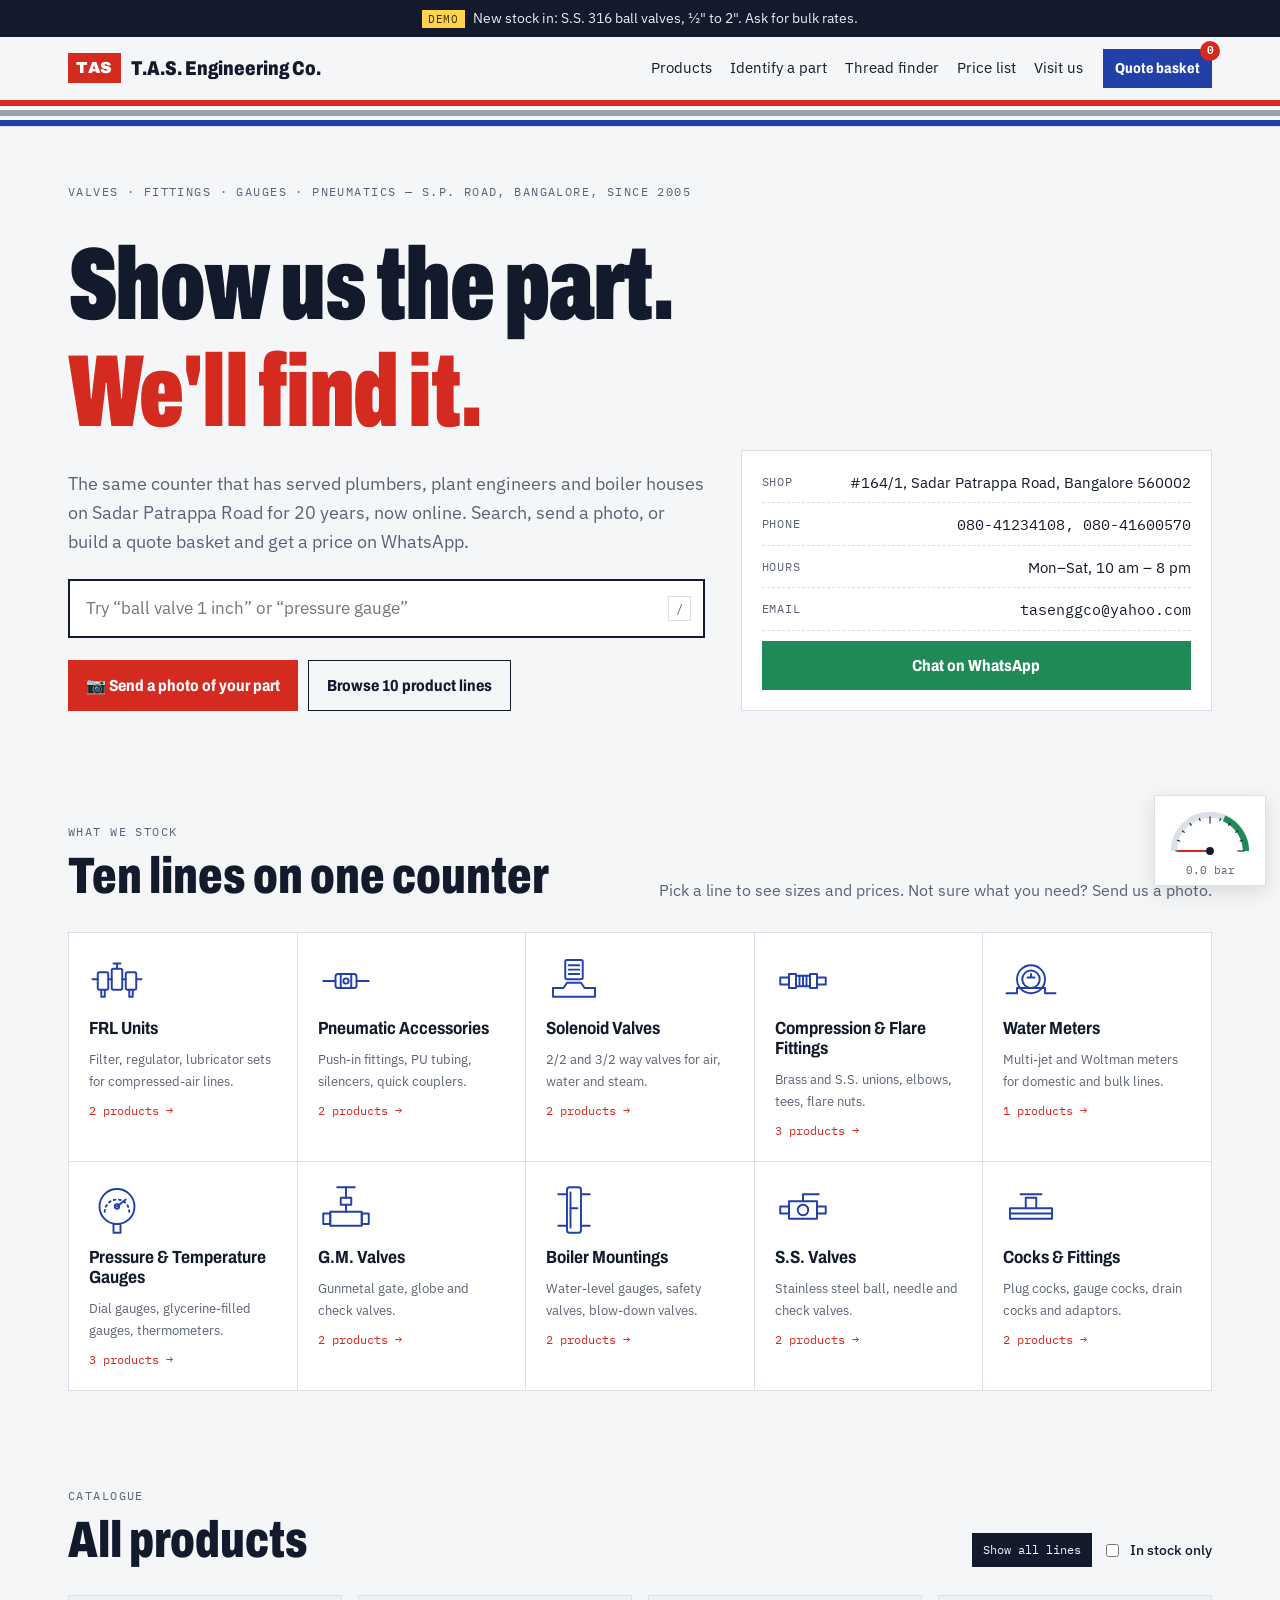
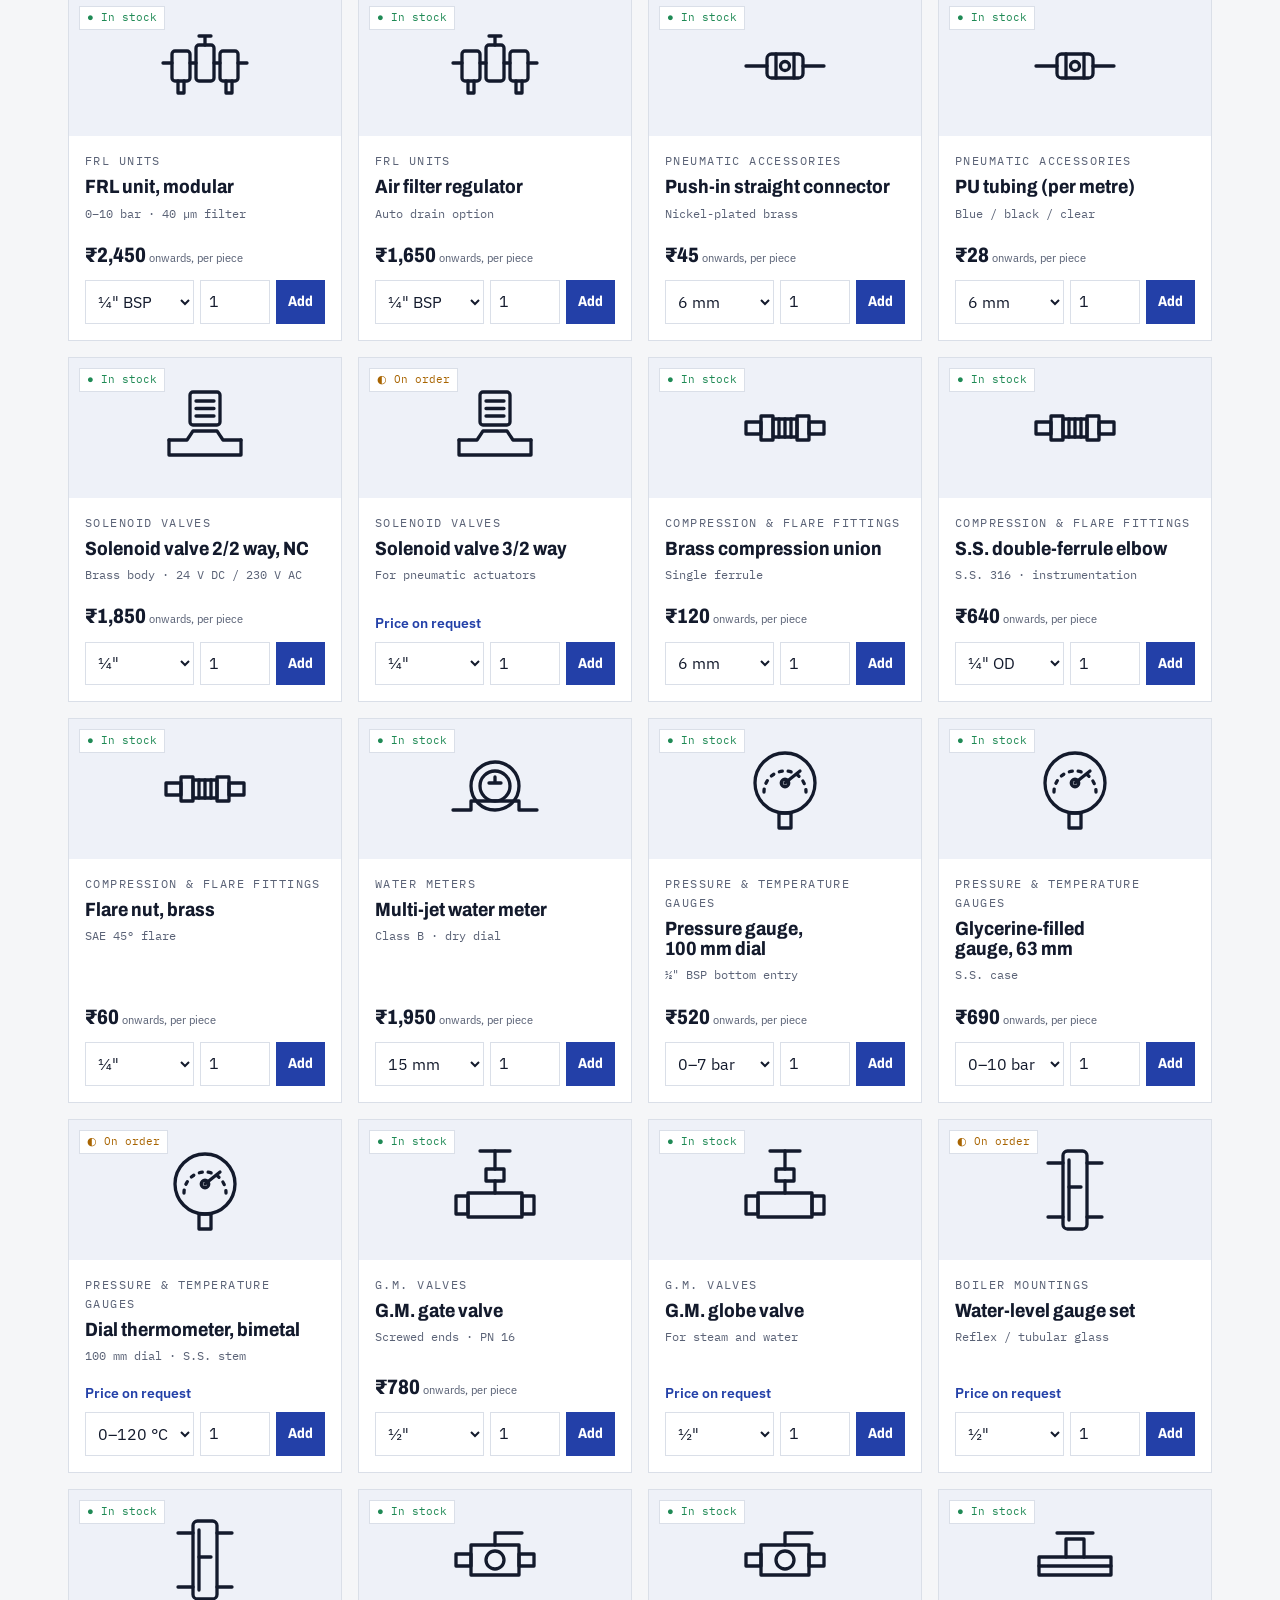
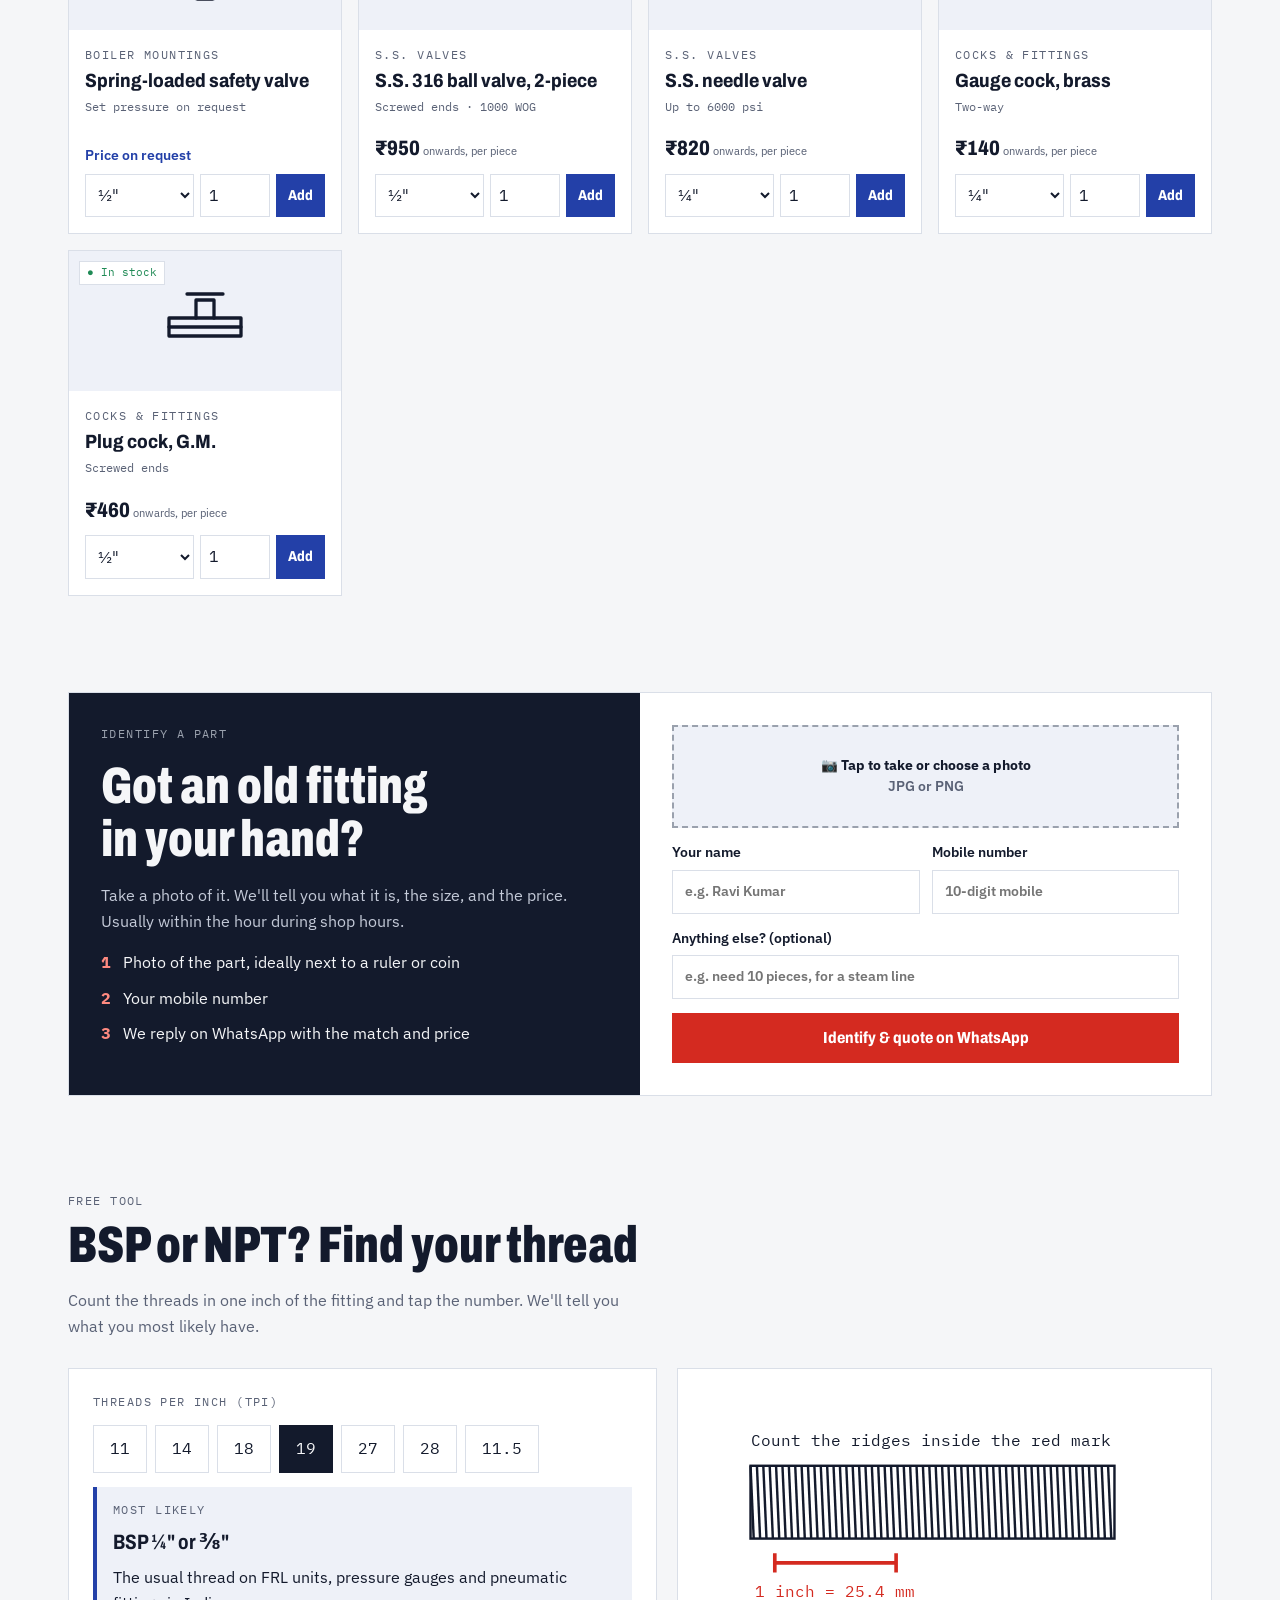
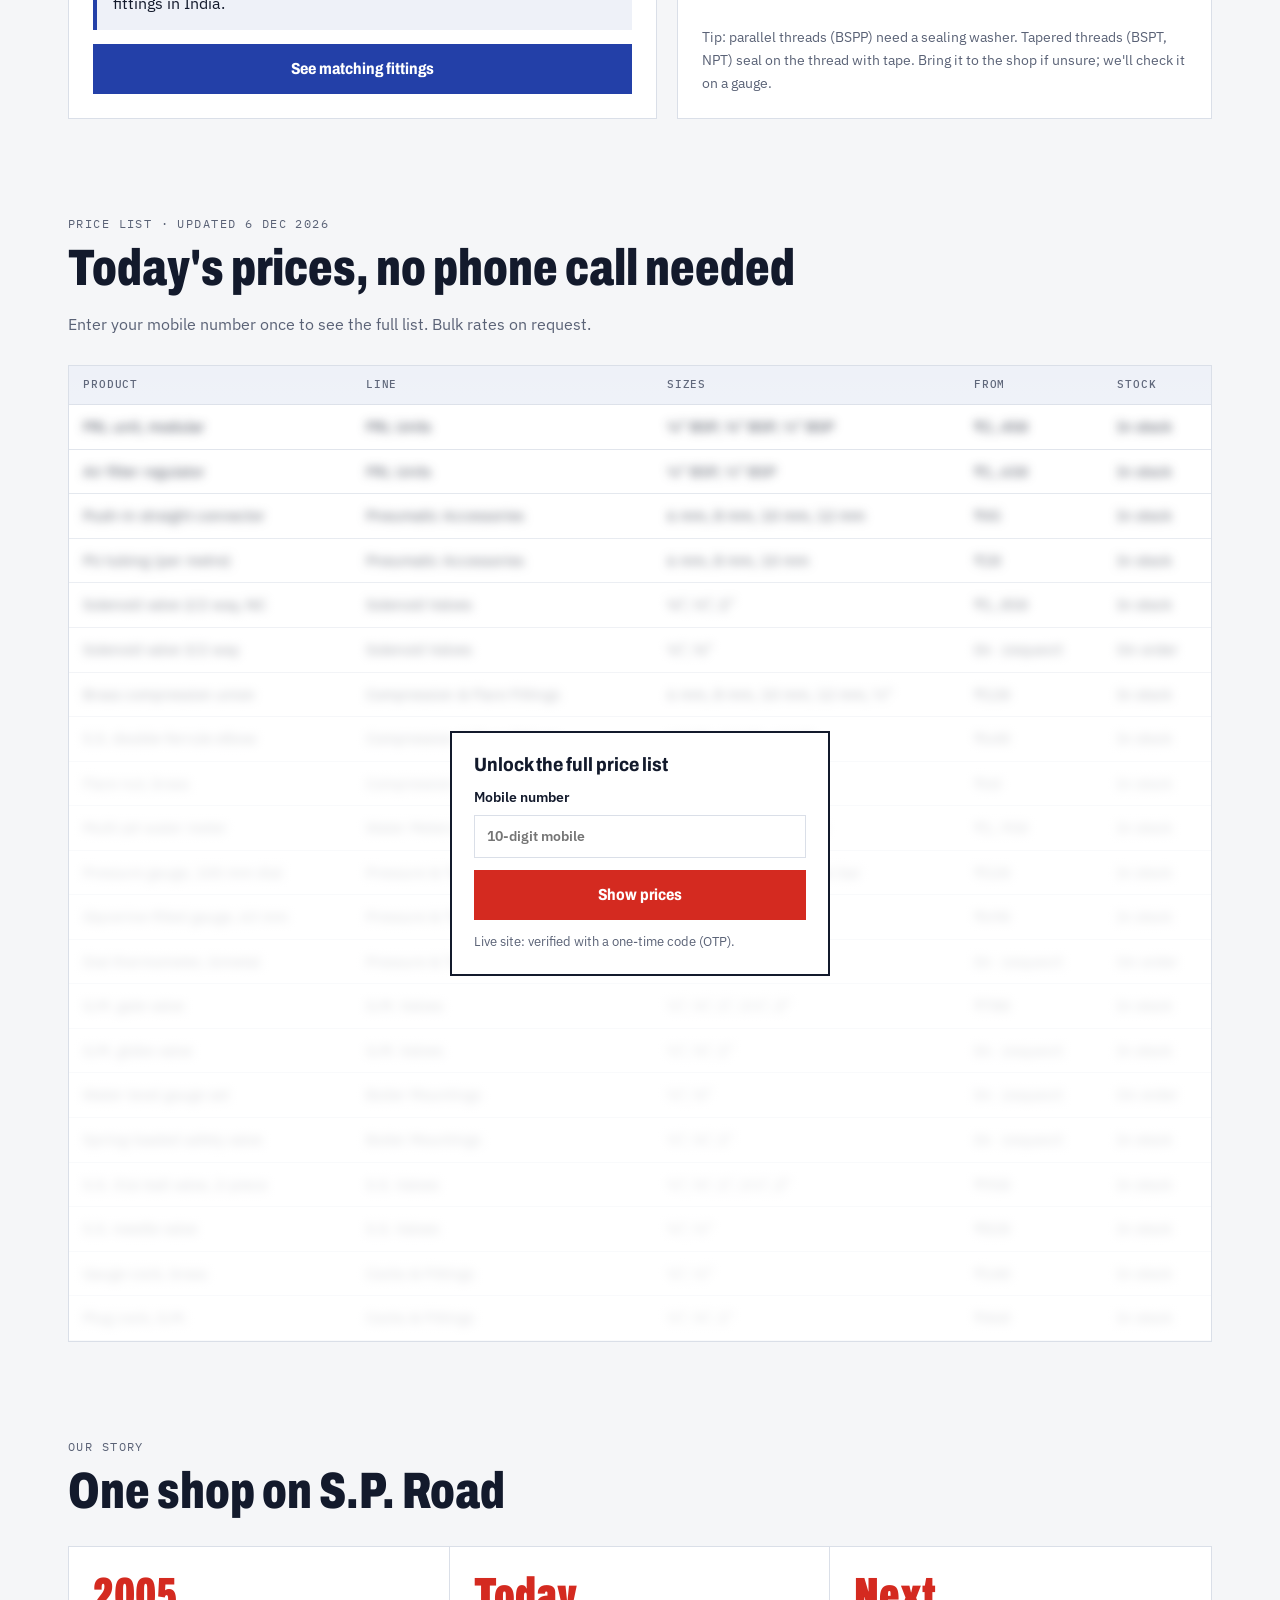
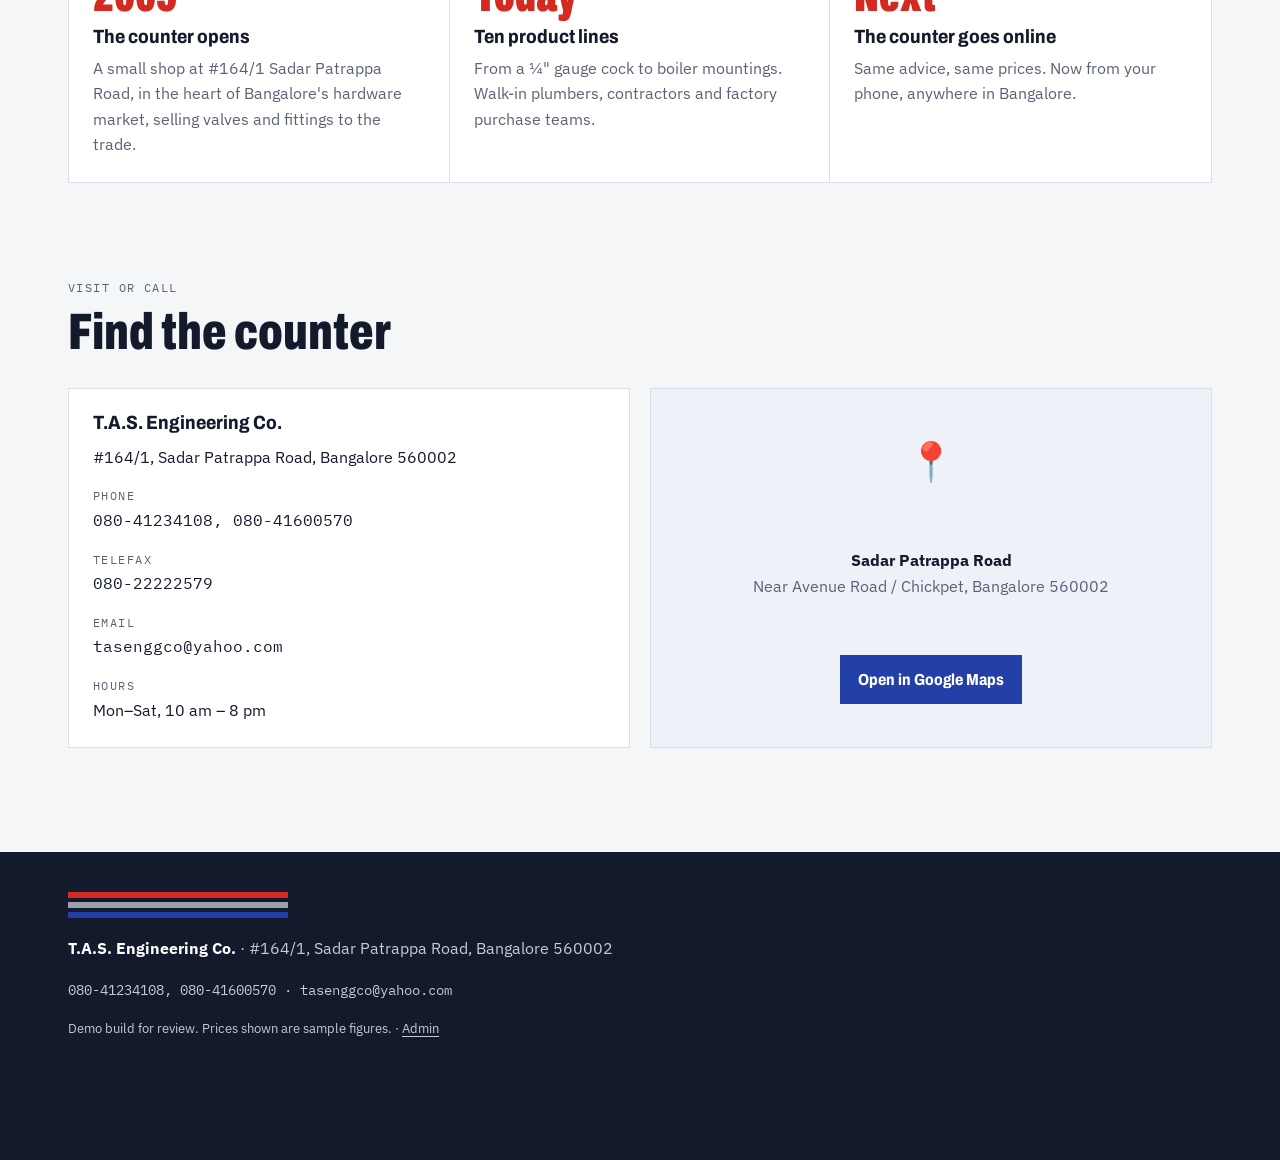
==== index.html @ 2bb46920 "TAS Engineering demo site and admin panel Co-Authored-By: Claude Opus 5.5 <noreply@anthropic.com> Cl" ====
<!doctype html>
<html lang="en">
<head>
<meta charset="utf-8">
<meta name="viewport" content="width=device-width, initial-scale=1, viewport-fit=cover">
<title>T.A.S. Engineering Co. · Valves, Fittings & Gauges · S.P. Road, Bangalore</title>
<meta name="description" content="Valves, fittings, gauges, FRL units and solenoid valves from S.P. Road, Bangalore since 2005. Send a photo of your part and get a price on WhatsApp.">
<meta name="robots" content="noindex">
<link rel="preconnect" href="https://fonts.googleapis.com">
<link rel="preconnect" href="https://fonts.gstatic.com" crossorigin>
<link rel="stylesheet" href="https://fonts.googleapis.com/css2?family=Archivo:wdth,wght@62..125,400..900&family=IBM+Plex+Sans:wght@400;500;600&family=IBM+Plex+Mono:wght@400;500&display=swap">
<link rel="stylesheet" href="styles.css">
<link rel="icon" href="data:image/svg+xml,%3Csvg xmlns='http://www.w3.org/2000/svg' viewBox='0 0 32 32'%3E%3Crect width='32' height='32' fill='%23d42a20'/%3E%3Ctext x='16' y='22' font-family='Arial' font-weight='900' font-size='13' fill='white' text-anchor='middle'%3ETAS%3C/text%3E%3C/svg%3E">
</head>
<body>

<div class="banner"><span class="demo-tag">DEMO</span><span id="banner"></span></div>

<header class="top">
  <div class="wrap">
    <a class="logo" href="#top"><span class="badge">TAS</span><b>T.A.S. Engineering Co.</b></a>
    <nav class="main" aria-label="Main">
      <a href="#products">Products</a>
      <a href="#identify">Identify a part</a>
      <a href="#tools">Thread finder</a>
      <a href="#prices">Price list</a>
      <a href="#visit">Visit us</a>
    </nav>
    <button class="btn sm basket-btn" id="openBasket" type="button">Quote basket <span class="count" id="basketCount">0</span></button>
  </div>
  <div class="stripes" aria-hidden="true"><i></i><i></i><i></i></div>
</header>

<main id="top">
<div class="wrap">

  <section class="hero">
    <span class="eyebrow">Valves · fittings · gauges · pneumatics — S.P. Road, Bangalore, since <span data-b="since"></span></span>
    <div class="hero-grid">
      <div style="display:grid;gap:22px">
        <h1>Show us the part.<br><em>We'll find it.</em></h1>
        <p class="lede">The same counter that has served plumbers, plant engineers and boiler houses on Sadar Patrappa Road for 20 years, now online. Search, send a photo, or build a quote basket and get a price on WhatsApp.</p>
        <div class="search" role="search">
          <input id="q" type="search" placeholder="Try “ball valve 1 inch” or “pressure gauge”" aria-label="Search products">
          <kbd>/</kbd>
        </div>
        <div class="hero-actions">
          <a class="btn red" href="#identify">📷 Send a photo of your part</a>
          <a class="btn ghost" href="#products">Browse 10 product lines</a>
        </div>
      </div>
      <div class="counter-card" aria-label="Shop details">
        <div class="row"><span>Shop</span><span data-b="address"></span></div>
        <div class="row"><span>Phone</span><span class="mono" data-b="phones"></span></div>
        <div class="row"><span>Hours</span><span data-b="hours"></span></div>
        <div class="row"><span>Email</span><span class="mono" data-b="email"></span></div>
        <a class="btn wa" id="heroWa" href="#" target="_blank" rel="noopener">Chat on WhatsApp</a>
      </div>
    </div>
  </section>

  <section class="block" id="lines">
    <div class="head">
      <div style="display:grid;gap:8px"><span class="eyebrow">What we stock</span><h2>Ten lines on one counter</h2></div>
      <p class="muted">Pick a line to see sizes and prices. Not sure what you need? Send us a photo.</p>
    </div>
    <div class="lines" id="lineGrid"></div>
  </section>

  <section class="block" id="products">
    <div class="head">
      <div style="display:grid;gap:8px"><span class="eyebrow">Catalogue</span><h2 id="prodTitle">All products</h2></div>
      <div class="toolbar">
        <button class="chip" type="button" id="clearFilter" aria-pressed="false">Show all lines</button>
        <label style="display:flex;align-items:center;gap:8px;font-weight:500"><input type="checkbox" id="inStock" style="width:auto"> In stock only</label>
      </div>
    </div>
    <div class="products" id="productGrid"></div>
  </section>

  <section class="block" id="identify">
    <div class="identify">
      <div class="left">
        <span class="eyebrow" style="color:#9aa1ad">Identify a part</span>
        <h2>Got an old fitting in your hand?</h2>
        <p>Take a photo of it. We'll tell you what it is, the size, and the price. Usually within the hour during shop hours.</p>
        <ol class="steps">
          <li><b>1</b><span>Photo of the part, ideally next to a ruler or coin</span></li>
          <li><b>2</b><span>Your mobile number</span></li>
          <li><b>3</b><span>We reply on WhatsApp with the match and price</span></li>
        </ol>
      </div>
      <form class="form" id="identifyForm" style="padding:32px">
        <label class="drop" id="drop" for="photo">
          <span id="dropText">📷 <b>Tap to take or choose a photo</b><br><span class="muted" style="font-size:.85rem">JPG or PNG</span></span>
          <input id="photo" type="file" accept="image/*" capture="environment" hidden>
        </label>
        <div class="two">
          <label>Your name<input id="idName" autocomplete="name" placeholder="e.g. Ravi Kumar"></label>
          <label>Mobile number<input id="idPhone" type="tel" inputmode="tel" required placeholder="10-digit mobile"></label>
        </div>
        <label>Anything else? (optional)<input id="idNote" placeholder="e.g. need 10 pieces, for a steam line"></label>
        <button class="btn red" type="submit">Identify &amp; quote on WhatsApp</button>
      </form>
    </div>
  </section>

  <section class="block" id="tools">
    <div class="head">
      <div style="display:grid;gap:8px"><span class="eyebrow">Free tool</span><h2>BSP or NPT? Find your thread</h2></div>
      <p class="muted">Count the threads in one inch of the fitting and tap the number. We'll tell you what you most likely have.</p>
    </div>
    <div class="tools">
      <div class="tool">
        <span class="eyebrow">Threads per inch (TPI)</span>
        <div class="tpi" id="tpi"></div>
        <div class="answer" id="tpiAnswer" aria-live="polite"></div>
        <button class="btn" type="button" id="tpiShop">See matching fittings</button>
      </div>
      <div class="tool">
        <svg class="thread-svg" viewBox="0 0 400 180" aria-label="How to count threads per inch">
          <rect x="40" y="60" width="300" height="60" fill="none" stroke="currentColor" stroke-width="2"/>
          <g id="threadLines" stroke="currentColor" stroke-width="2"></g>
          <path d="M60 140h100" stroke="#d42a20" stroke-width="3"/>
          <path d="M60 132v16M160 132v16" stroke="#d42a20" stroke-width="3"/>
          <text x="110" y="168" text-anchor="middle" font-family="IBM Plex Mono, monospace" font-size="13" fill="#d42a20">1 inch = 25.4 mm</text>
          <text x="40" y="44" font-family="IBM Plex Mono, monospace" font-size="13" fill="currentColor">Count the ridges inside the red mark</text>
        </svg>
        <p class="muted" style="font-size:.9rem">Tip: parallel threads (BSPP) need a sealing washer. Tapered threads (BSPT, NPT) seal on the thread with tape. Bring it to the shop if unsure; we'll check it on a gauge.</p>
      </div>
    </div>
  </section>

  <section class="block" id="prices">
    <div class="head">
      <div style="display:grid;gap:8px"><span class="eyebrow">Price list · updated <span id="plDate"></span></span><h2>Today's prices, no phone call needed</h2></div>
      <p class="muted">Enter your mobile number once to see the full list. Bulk rates on request.</p>
    </div>
    <div class="pricelist locked" id="pricelist">
      <div class="scroll"><table><thead><tr><th>Product</th><th>Line</th><th>Sizes</th><th>From</th><th>Stock</th></tr></thead><tbody id="plBody"></tbody></table></div>
      <div class="lock" id="lock">
        <form class="box" id="unlockForm">
          <h3>Unlock the full price list</h3>
          <label>Mobile number<input id="plPhone" type="tel" inputmode="tel" required placeholder="10-digit mobile"></label>
          <button class="btn red" type="submit">Show prices</button>
          <span class="muted" style="font-size:.8rem">Live site: verified with a one-time code (OTP).</span>
        </form>
      </div>
    </div>
  </section>

  <section class="block" id="story">
    <div class="head"><div style="display:grid;gap:8px"><span class="eyebrow">Our story</span><h2>One shop on S.P. Road</h2></div></div>
    <div class="story">
      <div><span class="yr" data-b="since"></span><h3>The counter opens</h3><p class="muted">A small shop at #164/1 Sadar Patrappa Road, in the heart of Bangalore's hardware market, selling valves and fittings to the trade.</p></div>
      <div><span class="yr">Today</span><h3>Ten product lines</h3><p class="muted">From a ¼" gauge cock to boiler mountings. Walk-in plumbers, contractors and factory purchase teams.</p></div>
      <div><span class="yr">Next</span><h3>The counter goes online</h3><p class="muted">Same advice, same prices. Now from your phone, anywhere in Bangalore.</p></div>
    </div>
  </section>

  <section class="block" id="visit">
    <div class="head"><div style="display:grid;gap:8px"><span class="eyebrow">Visit or call</span><h2>Find the counter</h2></div></div>
    <div class="visit">
      <div class="card">
        <h3 data-b="name"></h3>
        <p data-b="address"></p>
        <p><span class="eyebrow">Phone</span><br><span class="mono" data-b="phones"></span></p>
        <p><span class="eyebrow">Telefax</span><br><span class="mono" data-b="telefax"></span></p>
        <p><span class="eyebrow">Email</span><br><span class="mono" data-b="email"></span></p>
        <p><span class="eyebrow">Hours</span><br><span data-b="hours"></span></p>
      </div>
      <div class="map">
        <span style="font-size:2.4rem">📍</span>
        <p><b>Sadar Patrappa Road</b><br><span class="muted">Near Avenue Road / Chickpet, Bangalore 560002</span></p>
        <a class="btn" target="_blank" rel="noopener" href="https://www.google.com/maps/search/?api=1&query=164%2F1+Sadar+Patrappa+Road+Bangalore+560002">Open in Google Maps</a>
      </div>
    </div>
  </section>

</div>
</main>

<footer class="site">
  <div class="wrap">
    <div class="stripes" aria-hidden="true" style="max-width:220px"><i></i><i></i><i></i></div>
    <p><b data-b="name"></b> · <span data-b="address"></span></p>
    <p class="mono" style="font-size:.85rem"><span data-b="phones"></span> · <span data-b="email"></span></p>
    <p style="font-size:.8rem">Demo build for review. Prices shown are sample figures. · <a href="admin.html">Admin</a></p>
  </div>
</footer>

<div class="gauge" aria-hidden="true">
  <svg viewBox="0 0 120 74">
    <path d="M14 60 A46 46 0 0 1 106 60" fill="none" stroke="#dadfe8" stroke-width="8"/>
    <path d="M78 18.5 A46 46 0 0 1 106 60" fill="none" stroke="#1f8a55" stroke-width="8"/>
    <g id="ticks" stroke="#131a2c" stroke-width="1.4"></g>
    <line id="needle" x1="60" y1="60" x2="60" y2="20" stroke="#d42a20" stroke-width="2.6" stroke-linecap="round"/>
    <circle cx="60" cy="60" r="5" fill="#131a2c"/>
  </svg>
  <div class="read" id="read">0.0 bar</div>
</div>

<div id="slip"></div>

<script src="data.js"></script>
<script src="common.js"></script>
<script src="app.js"></script>
</body>
</html>
---- styles.css ----
/* Identity: the red / grey / blue stripe from the TAS visiting card runs through the site like pipelines. */
:root{
  --paper:#f5f6f8; --card:#ffffff; --ink:#131a2c; --muted:#5a6276; --line:#dadfe8;
  --red:#d42a20; --blue:#2340a8; --steel:#9aa1ad; --tint:#eef1f8; --ok:#1f8a55;
  --display:"Archivo","Arial Narrow",system-ui,sans-serif;
  --body:"IBM Plex Sans",system-ui,-apple-system,"Segoe UI",sans-serif;
  --mono:"IBM Plex Mono",ui-monospace,Menlo,Consolas,monospace;
}
*{box-sizing:border-box}
[hidden]{display:none!important}
html{scroll-behavior:smooth}
@media (prefers-reduced-motion:reduce){html{scroll-behavior:auto}*{transition:none!important;animation:none!important}}
body{margin:0;background:var(--paper);color:var(--ink);font:16px/1.6 var(--body)}
a{color:var(--blue);text-underline-offset:3px}
button,input,select,textarea{font:inherit;color:inherit}
:focus-visible{outline:2px solid var(--red);outline-offset:2px}
h1,h2,h3{font-family:var(--display);line-height:1.05;margin:0;text-wrap:balance}
h2{font-size:clamp(2rem,4.5vw,3.2rem);font-weight:850;font-variation-settings:"wdth" 72}
h3{font-size:1.2rem;font-weight:750;font-variation-settings:"wdth" 88}
p{margin:0}
.wrap{max-width:1180px;margin:0 auto;padding-inline:max(18px,env(safe-area-inset-left))}
.eyebrow{font-family:var(--mono);font-size:.74rem;letter-spacing:.12em;text-transform:uppercase;color:var(--muted)}
.mono{font-family:var(--mono)}
.muted{color:var(--muted)}
.stripes{display:grid;gap:4px}
.stripes i{display:block;height:6px}
.stripes i:nth-child(1){background:var(--red)}.stripes i:nth-child(2){background:var(--steel)}.stripes i:nth-child(3){background:var(--blue)}

.btn{display:inline-flex;align-items:center;justify-content:center;gap:8px;border:0;background:var(--blue);color:#fff;padding:12px 18px;font-family:var(--display);font-weight:750;font-variation-settings:"wdth" 85;font-size:1rem;cursor:pointer;text-decoration:none}
.btn.red{background:var(--red)}
.btn.ghost{background:transparent;color:var(--ink);border:1.5px solid var(--ink)}
.btn.wa{background:#1f8a55}
.btn.sm{padding:8px 12px;font-size:.9rem}
.btn:disabled{opacity:.5;cursor:not-allowed}
input,select,textarea{border:1.5px solid var(--line);background:var(--card);padding:10px 12px;width:100%}
input:focus,select:focus,textarea:focus{border-color:var(--blue);outline:none}
label{font-size:.85rem;font-weight:600;display:grid;gap:6px}

/* banner + header */
.banner{background:var(--ink);color:#e9ecf3;font-size:.88rem;text-align:center;padding:7px 16px}
.banner b{color:#ffb4ae}
.demo-tag{background:#ffd34d;color:#3a2c00;font-family:var(--mono);font-size:.7rem;padding:2px 6px;margin-right:8px;letter-spacing:.06em}
header.top{position:sticky;top:0;z-index:20;background:color-mix(in srgb,var(--paper) 92%,transparent);backdrop-filter:blur(8px);border-bottom:1px solid var(--line)}
.top .wrap{display:flex;align-items:center;gap:20px;padding-block:12px}
.logo{display:flex;align-items:center;gap:10px;text-decoration:none;color:var(--ink)}
.logo .badge{background:var(--red);color:#fff;font-family:var(--display);font-weight:900;padding:2px 8px;letter-spacing:.04em}
.logo b{font-family:var(--display);font-weight:850;font-variation-settings:"wdth" 80;font-size:1.25rem}
nav.main{display:flex;gap:18px;margin-left:auto;font-size:.92rem}
nav.main a{color:var(--ink);text-decoration:none}
nav.main a:hover{color:var(--red)}
.basket-btn{position:relative}
.basket-btn .count{position:absolute;top:-8px;right:-8px;background:var(--red);color:#fff;font-size:.7rem;min-width:20px;height:20px;border-radius:10px;display:grid;place-items:center;font-family:var(--mono)}
@media (max-width:860px){nav.main{display:none}.top .wrap{gap:10px}.basket-btn{margin-left:auto}}

/* hero */
.hero{padding-block:56px 40px;display:grid;gap:30px}
.hero h1{font-size:clamp(2.8rem,9vw,6.4rem);font-weight:900;font-variation-settings:"wdth" 64;letter-spacing:-.015em}
.hero h1 em{font-style:normal;color:var(--red)}
.hero .lede{font-size:1.15rem;color:var(--muted);max-width:60ch}
.hero-grid{display:grid;grid-template-columns:1.35fr 1fr;gap:36px;align-items:end}
.hero-grid>*{min-width:0}
.search{display:flex;border:2px solid var(--ink);background:var(--card)}
.search input{border:0;padding:14px 16px;font-size:1.05rem}
.search kbd{align-self:center;margin-right:12px;font-family:var(--mono);font-size:.75rem;border:1px solid var(--line);padding:2px 7px;color:var(--muted)}
.hero-actions{display:flex;gap:10px;flex-wrap:wrap}
.counter-card{background:var(--card);border:1px solid var(--line);padding:20px;display:grid;gap:10px;font-size:.92rem}
.counter-card .row{display:flex;justify-content:space-between;gap:12px;border-bottom:1px dashed var(--line);padding-bottom:8px}
.counter-card .row:last-child{border:0;padding:0}
.counter-card .row span:first-child{font-family:var(--mono);font-size:.74rem;color:var(--muted);text-transform:uppercase;letter-spacing:.08em;padding-top:2px}
.counter-card .row span:last-child{text-align:right}
@media (max-width:860px){.hero-grid{grid-template-columns:1fr}}

section.block{padding-block:72px 24px;display:grid;gap:28px}
.head{display:flex;justify-content:space-between;align-items:end;gap:16px;flex-wrap:wrap}
.head p{max-width:56ch}

/* product lines */
.lines{display:grid;grid-template-columns:repeat(auto-fill,minmax(210px,1fr));gap:1px;background:var(--line);border:1px solid var(--line)}
.line-card{background:var(--card);padding:20px;display:grid;gap:10px;align-content:start;cursor:pointer;border:0;text-align:left;transition:background .15s}
.line-card:hover,.line-card[aria-pressed="true"]{background:var(--tint)}
.line-card[aria-pressed="true"]{box-shadow:inset 0 -4px 0 var(--red)}
.line-card svg{color:var(--blue)}
.line-card b{font-family:var(--display);font-variation-settings:"wdth" 85;font-size:1.1rem;line-height:1.15}
.line-card span{font-size:.84rem;color:var(--muted)}
.line-card .n{font-family:var(--mono);font-size:.72rem;color:var(--red)}

/* products */
.toolbar{display:flex;gap:10px;flex-wrap:wrap;align-items:center}
.chip{font-family:var(--mono);font-size:.78rem;border:1px solid var(--line);background:var(--card);padding:6px 10px;cursor:pointer}
.chip[aria-pressed="true"]{background:var(--ink);color:var(--paper);border-color:var(--ink)}
.products{display:grid;grid-template-columns:repeat(auto-fill,minmax(260px,1fr));gap:16px}
.product{background:var(--card);border:1px solid var(--line);display:grid;grid-template-rows:auto 1fr auto;min-width:0}
.product .pic{background:var(--tint);display:grid;place-items:center;padding:22px;color:var(--ink);position:relative}
.product .stock{position:absolute;top:10px;left:10px;font-family:var(--mono);font-size:.7rem;padding:2px 7px;background:var(--card);border:1px solid var(--line)}
.product .stock.in{color:var(--ok)}
.product .stock.order{color:#a86400}
.product .body{padding:16px;display:grid;gap:6px;align-content:start}
.product .spec{font-family:var(--mono);font-size:.76rem;color:var(--muted)}
.product .foot{padding:0 16px 16px;display:grid;gap:8px}
.product .price{font-family:var(--display);font-weight:800;font-size:1.3rem;font-variation-settings:"wdth" 80;font-variant-numeric:tabular-nums}
.product .price small{font-family:var(--body);font-weight:400;font-size:.75rem;color:var(--muted)}
.product .ask{font-size:.9rem;color:var(--blue);font-weight:600}
.product .act{display:grid;grid-template-columns:1fr 70px auto;gap:6px}
.product .act select,.product .act input{padding:8px}
.empty{padding:40px;text-align:center;background:var(--card);border:1px dashed var(--line);color:var(--muted)}

/* identify */
.identify{display:grid;grid-template-columns:1fr 1fr;gap:0;background:var(--card);border:1px solid var(--line)}
.identify>*{min-width:0;padding:32px}
.identify .left{background:var(--ink);color:var(--paper);display:grid;gap:16px;align-content:start}
.identify .left h2{color:var(--paper)}
.identify .left p{color:#c4cad8}
.identify .steps{display:grid;gap:10px;margin:0;padding:0;list-style:none}
.identify .steps li{display:flex;gap:12px;align-items:baseline}
.identify .steps b{font-family:var(--mono);color:#ff8a80}
.drop{border:2px dashed var(--steel);padding:28px;text-align:center;cursor:pointer;display:grid;gap:8px;place-items:center;background:var(--tint)}
.drop.has{padding:10px}
.drop img{max-height:220px;object-fit:contain}
.form{display:grid;gap:14px}
.two{display:grid;grid-template-columns:1fr 1fr;gap:12px}
@media (max-width:860px){.identify{grid-template-columns:1fr}.identify>*{padding:22px}.two{grid-template-columns:1fr}}

/* thread finder */
.tools{display:grid;grid-template-columns:1.1fr 1fr;gap:20px}
.tools>*{min-width:0}
.tool{background:var(--card);border:1px solid var(--line);padding:24px;display:grid;gap:14px;align-content:start}
.tpi{display:flex;gap:8px;flex-wrap:wrap}
.tpi .chip{font-size:1rem;padding:10px 16px}
.answer{border-left:4px solid var(--blue);background:var(--tint);padding:14px 16px;display:grid;gap:6px}
.answer b{font-family:var(--display);font-size:1.3rem;font-variation-settings:"wdth" 80}
.thread-svg{width:100%;height:auto;color:var(--ink)}
@media (max-width:860px){.tools{grid-template-columns:1fr}}

/* price list */
.pricelist{position:relative;background:var(--card);border:1px solid var(--line);overflow:hidden}
.pricelist .scroll{overflow-x:auto}
table{border-collapse:collapse;width:100%;min-width:620px;font-size:.92rem}
th,td{text-align:left;padding:10px 14px;border-bottom:1px solid var(--line)}
th{font-family:var(--mono);font-size:.7rem;text-transform:uppercase;letter-spacing:.08em;color:var(--muted);font-weight:500;background:var(--tint)}
td.num{font-variant-numeric:tabular-nums;font-family:var(--mono)}
.pricelist.locked tbody{filter:blur(5px);user-select:none}
.lock{position:absolute;inset:0;display:grid;place-items:center;background:linear-gradient(transparent,color-mix(in srgb,var(--card) 85%,transparent) 40%)}
.lock .box{background:var(--card);border:2px solid var(--ink);padding:22px;display:grid;gap:12px;width:min(380px,90%)}

/* story */
.story{display:grid;grid-template-columns:repeat(3,1fr);gap:0;border:1px solid var(--line);background:var(--card)}
.story>div{padding:24px;border-right:1px solid var(--line);display:grid;gap:8px;align-content:start}
.story>div:last-child{border:0}
.story .yr{font-family:var(--display);font-weight:900;font-size:3rem;font-variation-settings:"wdth" 62;color:var(--red);line-height:1}
@media (max-width:760px){.story{grid-template-columns:1fr}.story>div{border-right:0;border-bottom:1px solid var(--line)}}

/* visit */
.visit{display:grid;grid-template-columns:1fr 1fr;gap:20px}
.visit>*{min-width:0}
.visit .card{background:var(--card);border:1px solid var(--line);padding:24px;display:grid;gap:12px;align-content:start}
.map{background:var(--tint);border:1px solid var(--line);display:grid;place-items:center;min-height:260px;padding:20px;text-align:center;gap:10px}
@media (max-width:760px){.visit{grid-template-columns:1fr}}

footer.site{margin-top:80px;background:var(--ink);color:#c4cad8;padding-block:40px 120px}
footer.site .wrap{display:grid;gap:18px}
footer.site b{color:#fff}
footer.site a{color:#c4cad8}

/* drawer */
.overlay{position:fixed;inset:0;background:rgb(10 14 25 / .5);z-index:40}
.drawer{position:fixed;top:0;right:0;bottom:0;width:min(440px,100%);background:var(--paper);z-index:41;display:grid;grid-template-rows:auto 1fr auto;box-shadow:-10px 0 30px rgb(0 0 0 / .2)}
.drawer header{padding:18px 20px;display:flex;justify-content:space-between;align-items:center;border-bottom:1px solid var(--line)}
.drawer .items{overflow:auto;padding:16px 20px;display:grid;gap:10px;align-content:start}
.drawer .item{background:var(--card);border:1px solid var(--line);padding:12px;display:grid;grid-template-columns:1fr auto;gap:6px}
.drawer .item .mono{font-size:.75rem;color:var(--muted)}
.drawer .qty{display:flex;gap:6px;align-items:center}
.drawer .qty button{width:30px;height:30px;border:1px solid var(--line);background:var(--card);cursor:pointer}
.drawer footer{padding:16px 20px;border-top:1px solid var(--line);display:grid;gap:10px}
.x{background:none;border:0;font-size:1.6rem;cursor:pointer;line-height:1}

.modal{position:fixed;inset:0;z-index:50;display:grid;place-items:center;background:rgb(10 14 25 / .55);padding:16px}
.modal .box{background:var(--paper);max-width:520px;width:100%;padding:24px;display:grid;gap:14px;max-height:90vh;overflow:auto}
.modal pre{white-space:pre-wrap;background:var(--card);border:1px solid var(--line);padding:12px;font-family:var(--mono);font-size:.8rem;margin:0}

.toast{position:fixed;left:50%;bottom:24px;transform:translateX(-50%);background:var(--ink);color:#fff;padding:10px 18px;z-index:60;font-size:.92rem}

/* gauge */
.gauge{position:fixed;right:calc(14px + env(safe-area-inset-right,0px));bottom:calc(14px + env(safe-area-inset-bottom,0px));width:112px;background:var(--card);border:1px solid var(--line);padding:8px 8px 6px;z-index:30;box-shadow:0 6px 20px rgb(0 0 0 / .12)}
.gauge svg{display:block;width:100%;height:auto}
.gauge .read{font-family:var(--mono);font-size:.66rem;text-align:center;color:var(--muted);font-variant-numeric:tabular-nums}
#needle{transform-origin:60px 60px;transition:transform .3s cubic-bezier(.3,1.7,.5,1)}
@media (max-width:520px){.gauge{width:84px}}

/* slip (print) */
#slip{display:none}
@media print{
  body>*:not(#slip){display:none!important}
  #slip{display:block;padding:20px;font-size:12pt}
}
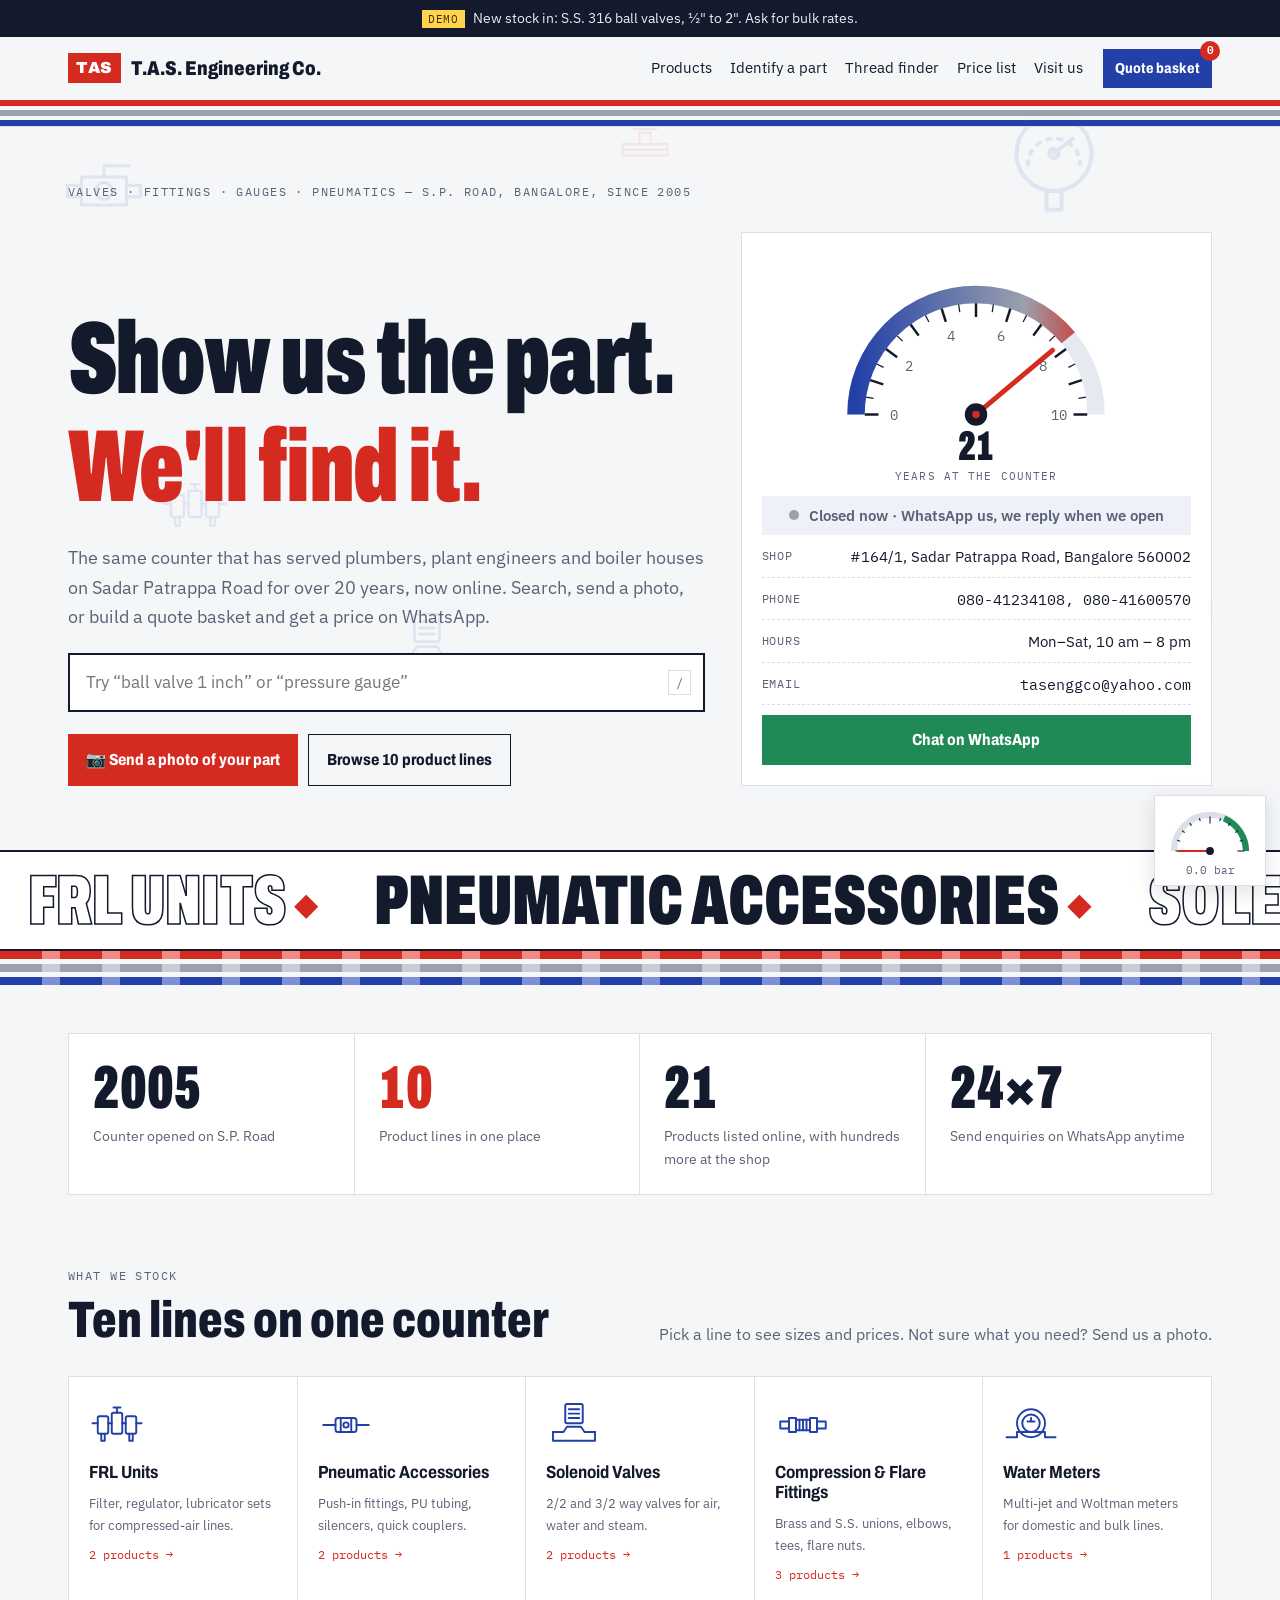
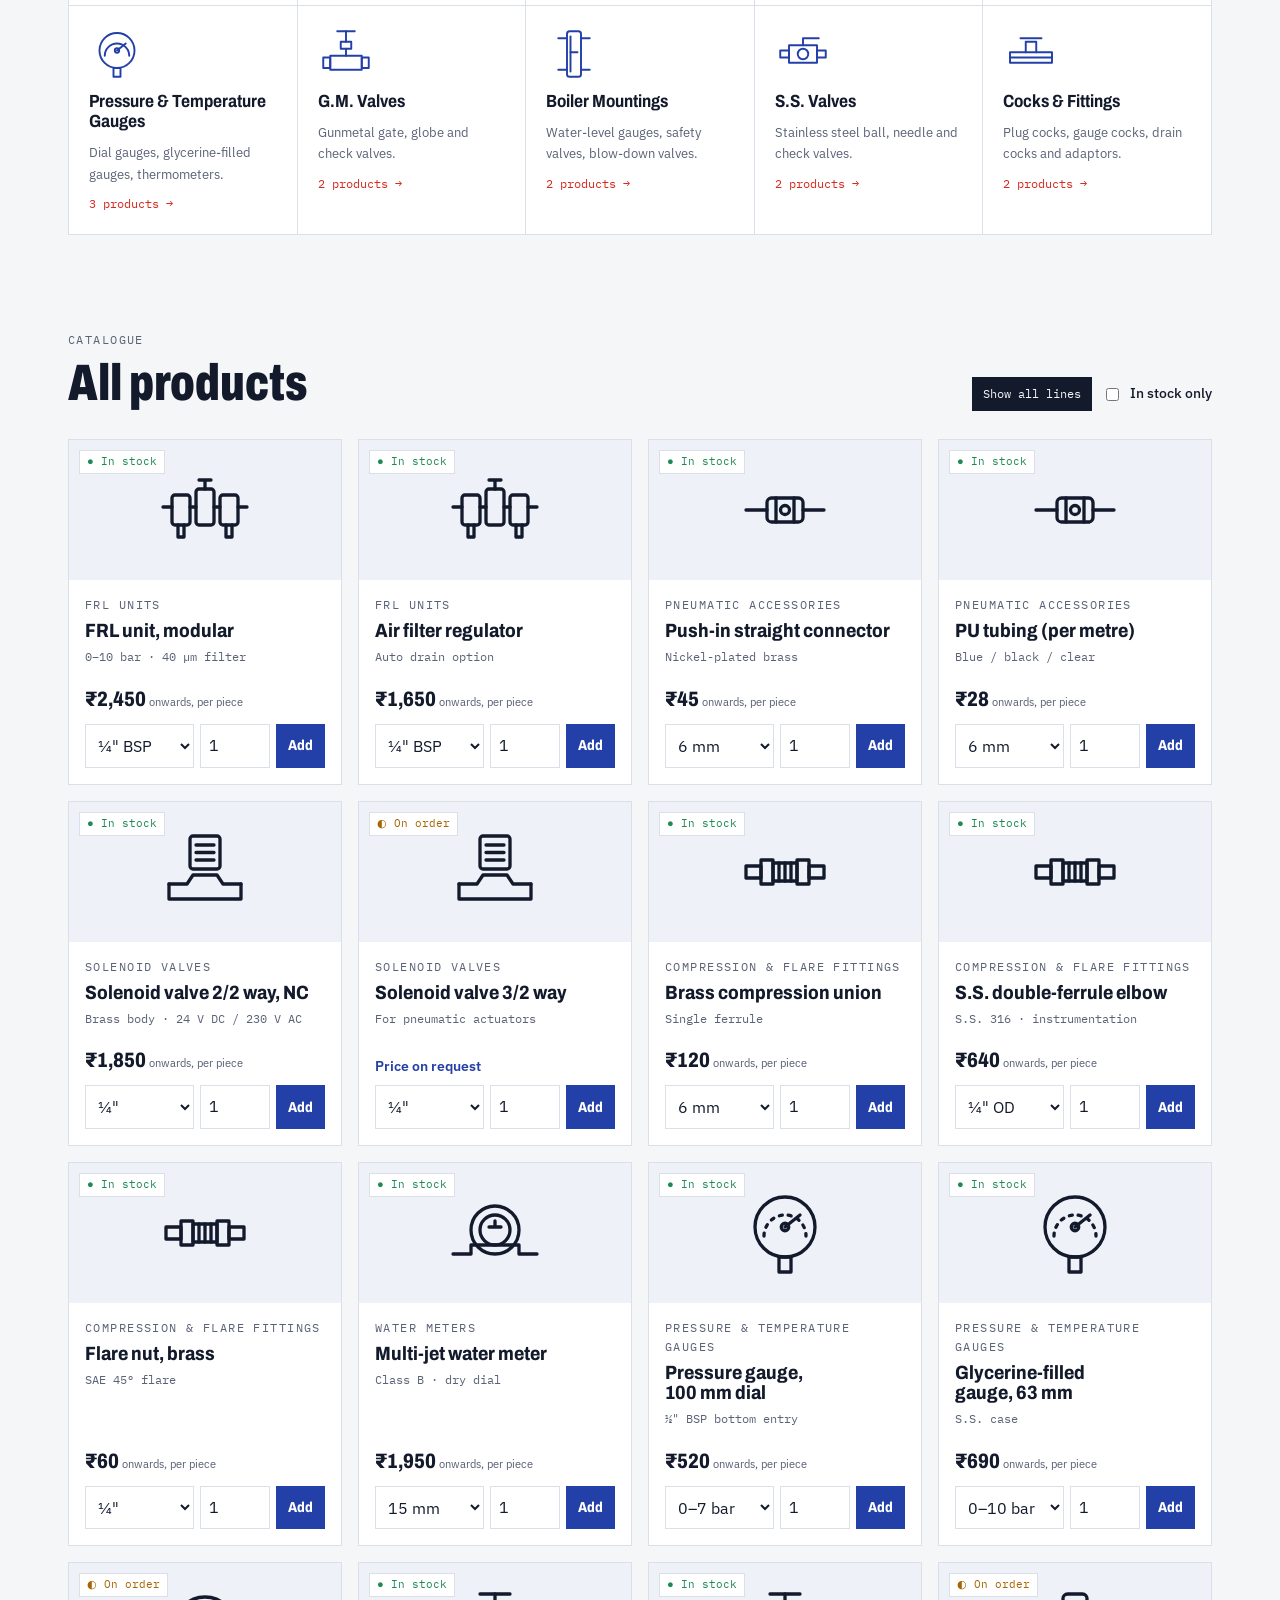
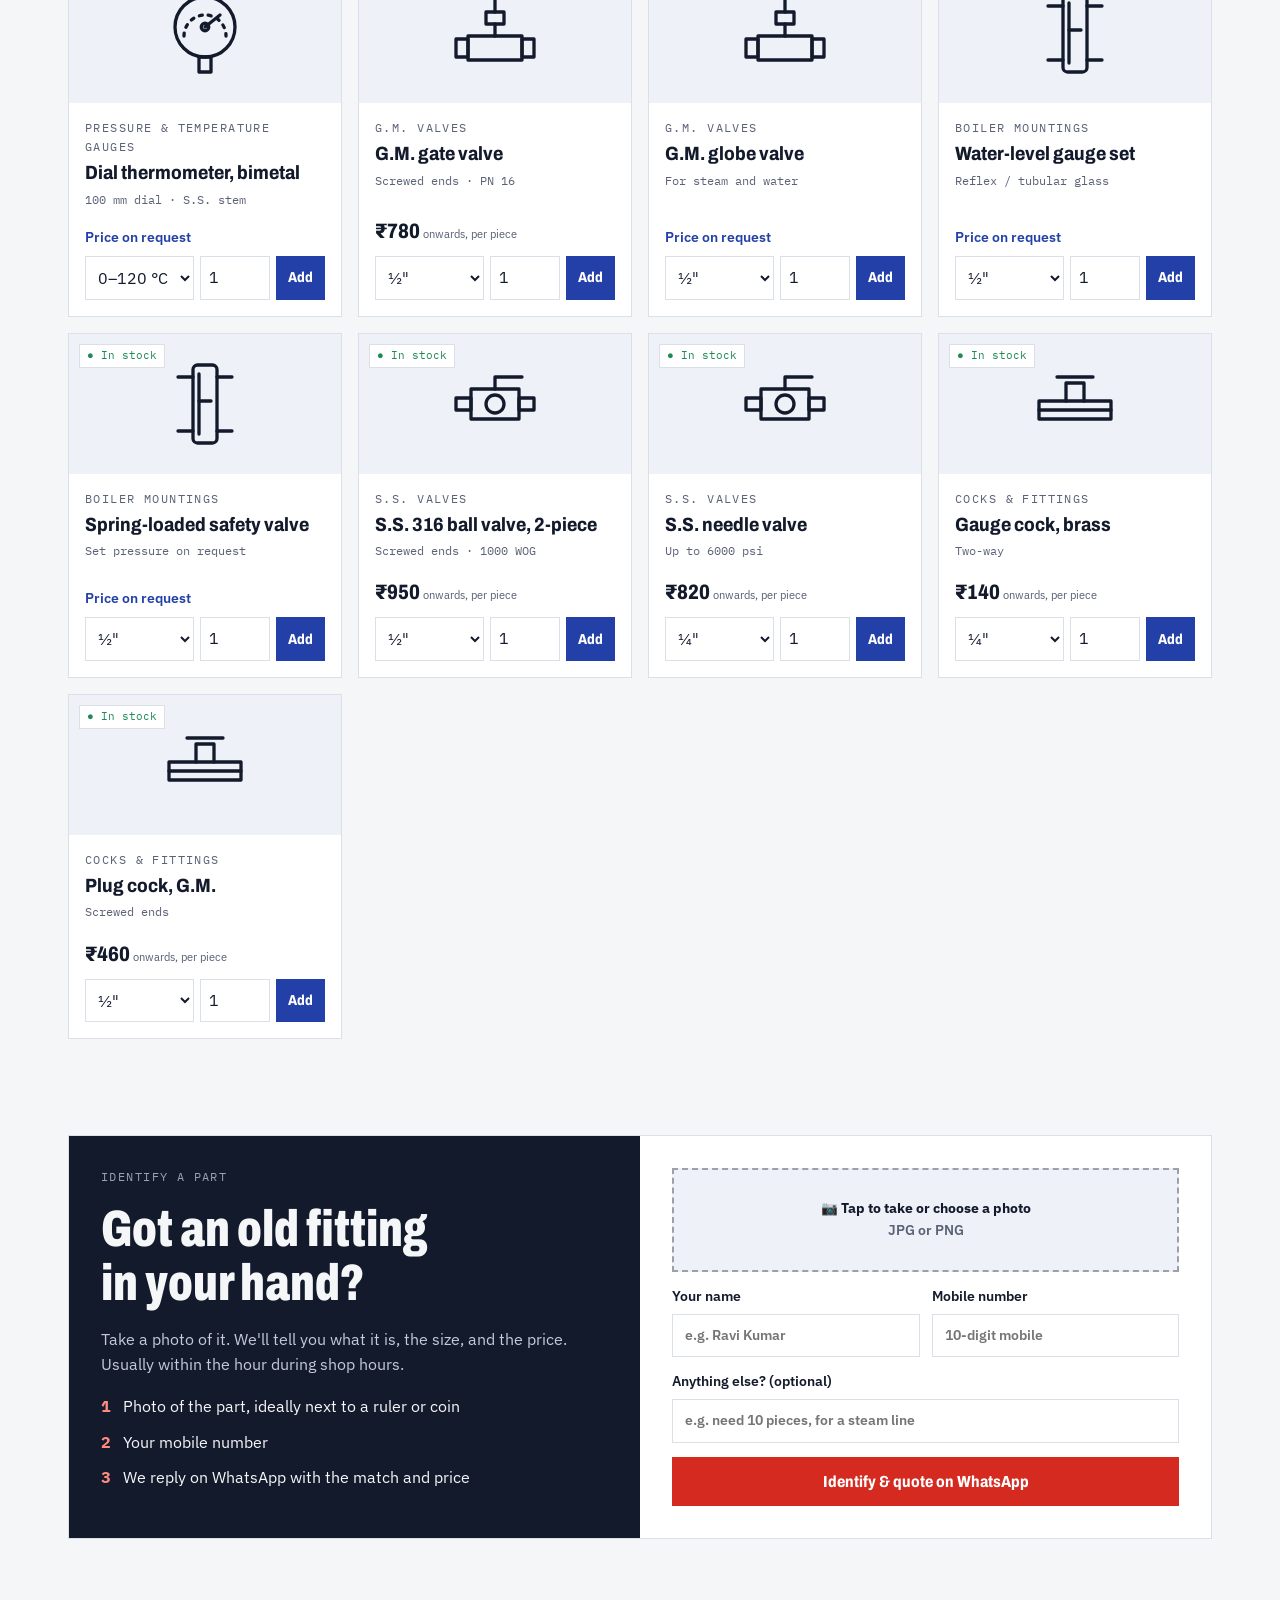
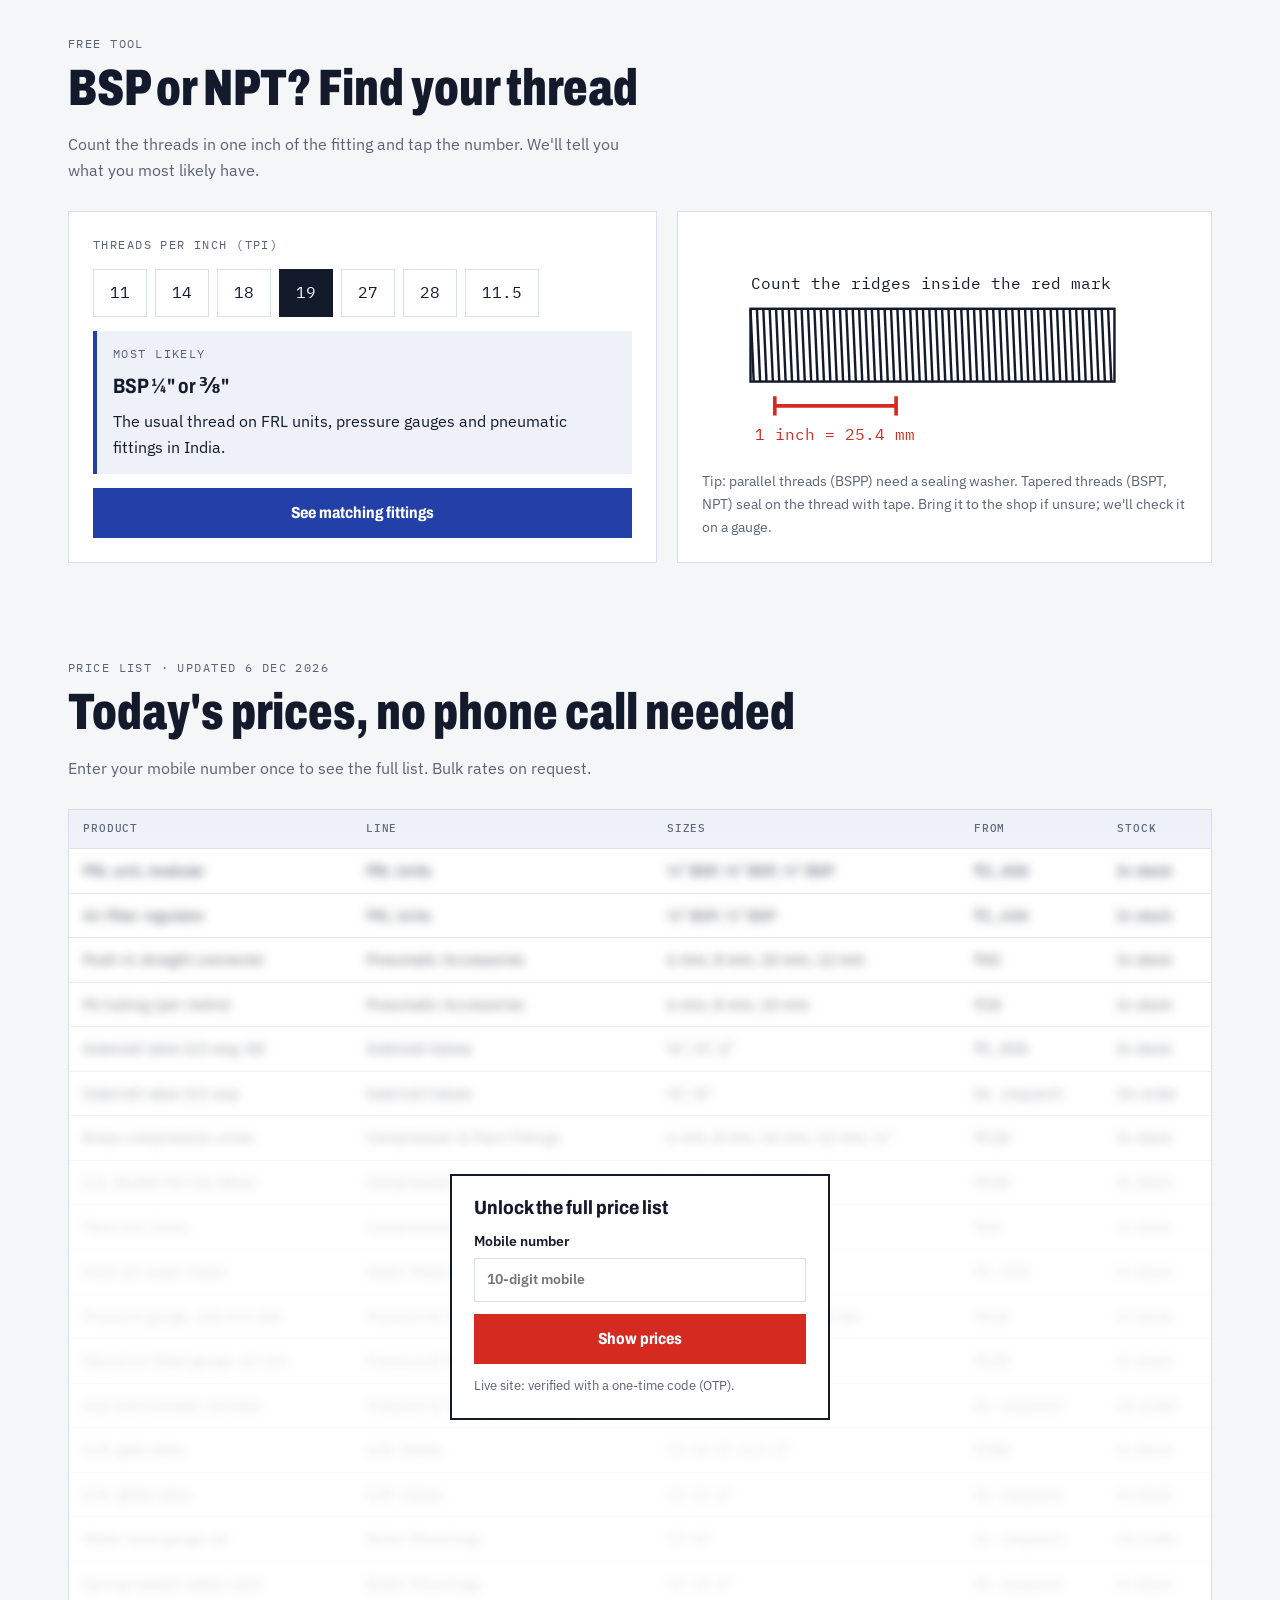
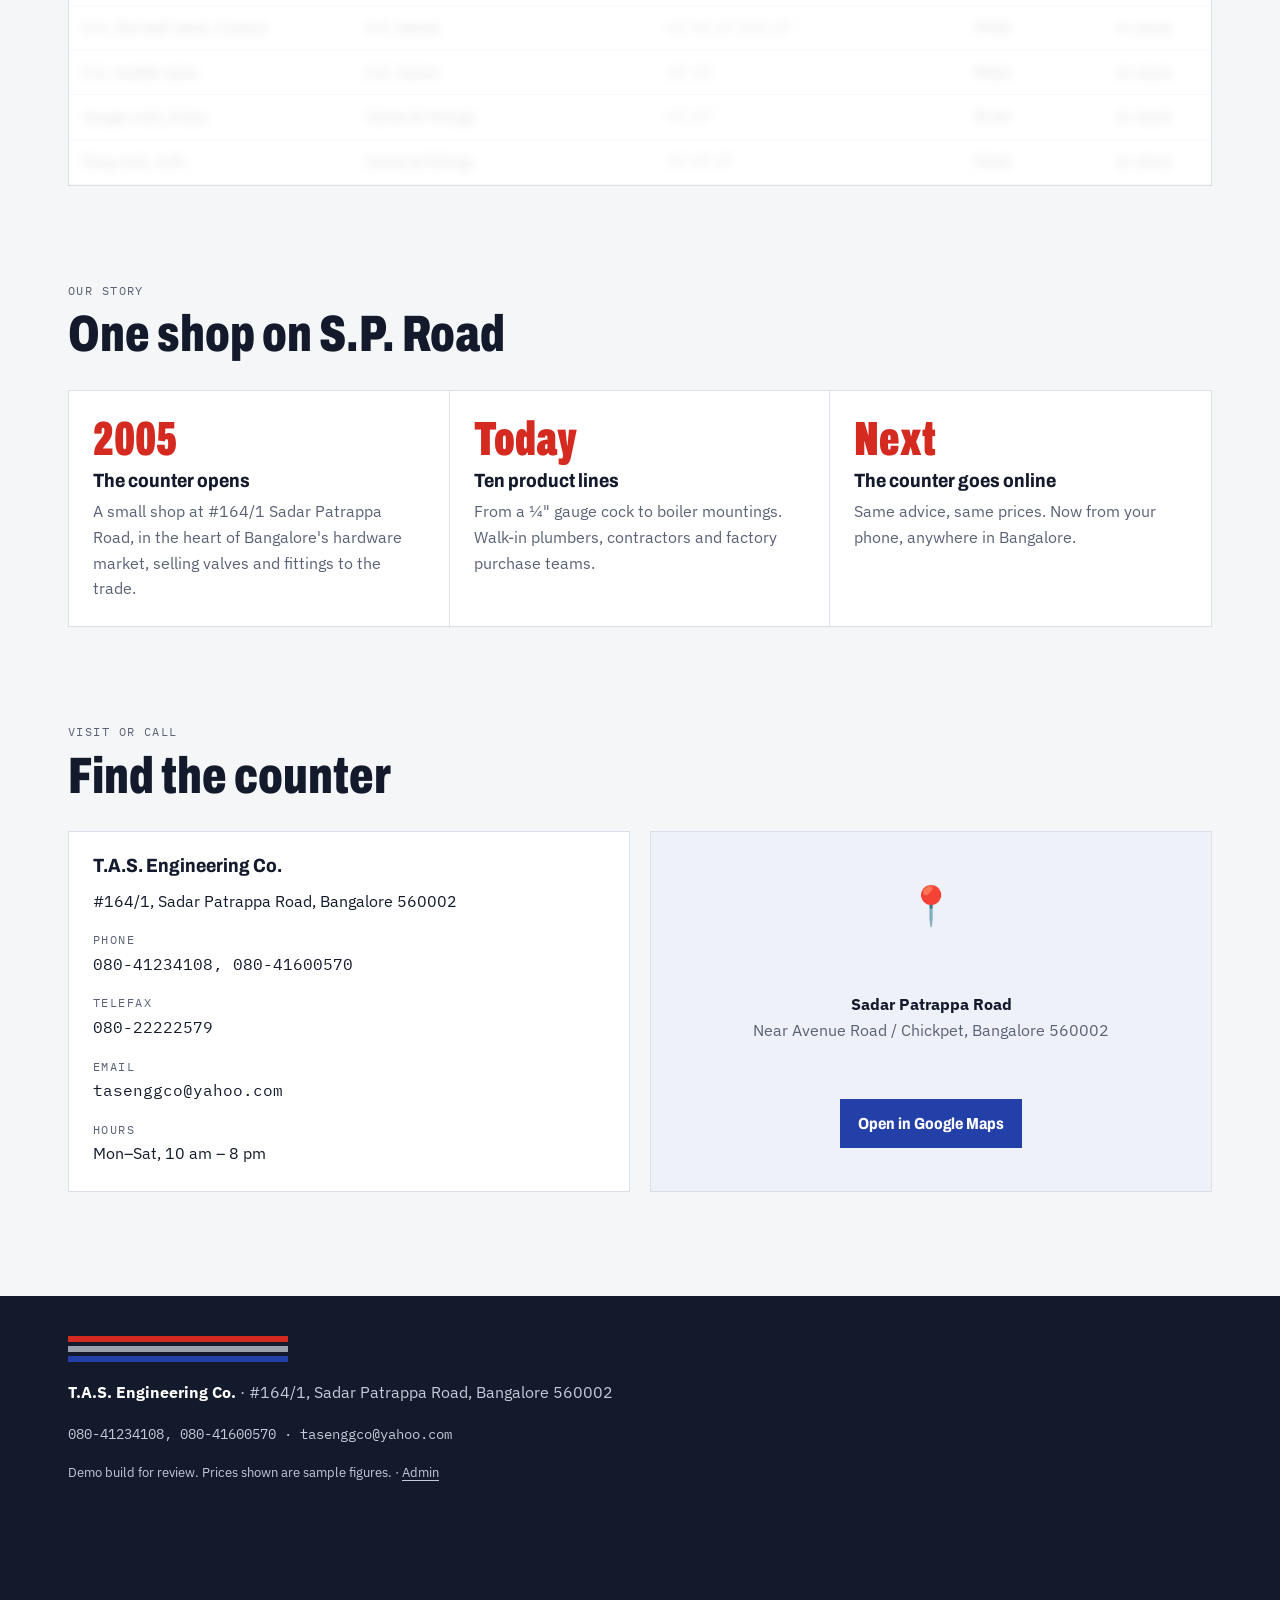
==== commit 6f238e94: "Landing page: hero gauge, floating parts, marquee, flowing pipes, open-now status Co-Authored-By: Cl" ====
--- a/index.html
+++ b/index.html
@@ -35,11 +35,12 @@
 <div class="wrap">
 
   <section class="hero">
+    <div class="floaters" id="floaters" aria-hidden="true"></div>
     <span class="eyebrow">Valves · fittings · gauges · pneumatics — S.P. Road, Bangalore, since <span data-b="since"></span></span>
     <div class="hero-grid">
       <div style="display:grid;gap:22px">
-        <h1>Show us the part.<br><em>We'll find it.</em></h1>
-        <p class="lede">The same counter that has served plumbers, plant engineers and boiler houses on Sadar Patrappa Road for 20 years, now online. Search, send a photo, or build a quote basket and get a price on WhatsApp.</p>
+        <h1 class="reveal-h1"><span>Show us</span> <span>the part.</span><br><em><span>We'll</span> <span>find it.</span></em></h1>
+        <p class="lede">The same counter that has served plumbers, plant engineers and boiler houses on Sadar Patrappa Road for over 20 years, now online. Search, send a photo, or build a quote basket and get a price on WhatsApp.</p>
         <div class="search" role="search">
           <input id="q" type="search" placeholder="Try “ball valve 1 inch” or “pressure gauge”" aria-label="Search products">
           <kbd>/</kbd>
@@ -50,6 +51,19 @@
         </div>
       </div>
       <div class="counter-card" aria-label="Shop details">
+        <div class="big-gauge">
+          <svg viewBox="0 0 240 150" aria-hidden="true">
+            <defs><linearGradient id="arc" x1="0" x2="1"><stop offset="0" stop-color="#2340a8"/><stop offset=".7" stop-color="#9aa1ad"/><stop offset="1" stop-color="#d42a20"/></linearGradient></defs>
+            <path d="M24 126 A96 96 0 0 1 216 126" fill="none" stroke="#e6e9f0" stroke-width="14"/>
+            <path class="arc-fill" d="M24 126 A96 96 0 0 1 216 126" fill="none" stroke="url(#arc)" stroke-width="14" pathLength="100"/>
+            <g id="bigTicks" stroke="#131a2c" stroke-width="2"></g>
+            <g id="bigNums" font-family="IBM Plex Mono, monospace" font-size="11" fill="#5a6276" text-anchor="middle"></g>
+            <line class="big-needle" x1="120" y1="126" x2="120" y2="46" stroke="#d42a20" stroke-width="4" stroke-linecap="round"/>
+            <circle cx="120" cy="126" r="9" fill="#131a2c"/><circle cx="120" cy="126" r="3" fill="#d42a20"/>
+          </svg>
+          <div class="gauge-read"><b id="yrs">20</b><span>years at the counter</span></div>
+        </div>
+        <div class="open-now" id="openNow"><i></i><span>Checking shop hours…</span></div>
         <div class="row"><span>Shop</span><span data-b="address"></span></div>
         <div class="row"><span>Phone</span><span class="mono" data-b="phones"></span></div>
         <div class="row"><span>Hours</span><span data-b="hours"></span></div>
@@ -58,6 +72,19 @@
       </div>
     </div>
   </section>
+</div>
+
+  <div class="marquee" aria-hidden="true"><div class="track" id="marquee"></div></div>
+
+  <div class="pipes" aria-hidden="true"><i></i><i></i><i></i></div>
+
+<div class="wrap">
+  <div class="numbers reveal">
+    <div><b data-count="2005" data-plain="1">2005</b><span>Counter opened on S.P. Road</span></div>
+    <div><b data-count="10">10</b><span>Product lines in one place</span></div>
+    <div><b data-count="21" id="prodCount">21</b><span>Products listed online, with hundreds more at the shop</span></div>
+    <div><b>24×7</b><span>Send enquiries on WhatsApp anytime</span></div>
+  </div>
 
   <section class="block" id="lines">
     <div class="head">
--- a/styles.css
+++ b/styles.css
@@ -8,6 +8,7 @@
 }
 *{box-sizing:border-box}
 [hidden]{display:none!important}
+html,body{overflow-x:clip}
 html{scroll-behavior:smooth}
 @media (prefers-reduced-motion:reduce){html{scroll-behavior:auto}*{transition:none!important;animation:none!important}}
 body{margin:0;background:var(--paper);color:var(--ink);font:16px/1.6 var(--body)}
@@ -192,3 +193,71 @@
   body>*:not(#slip){display:none!important}
   #slip{display:block;padding:20px;font-size:12pt}
 }
+
+/* ===== landing page showpieces ===== */
+.hero{position:relative}
+.hero>*:not(.floaters){position:relative;z-index:1}
+.floaters{position:absolute;inset:-40px -60px 0;z-index:0;pointer-events:none;overflow:hidden}
+.floaters span{position:absolute;color:var(--blue);opacity:.09;transition:transform .6s cubic-bezier(.2,.8,.2,1)}
+.floaters span:nth-child(3n){color:var(--red);opacity:.08}
+.floaters svg{animation:bob 7s ease-in-out infinite alternate}
+.floaters span:nth-child(2n) svg{animation-duration:9s;animation-direction:alternate-reverse}
+@keyframes bob{from{transform:translateY(-8px) rotate(-4deg)}to{transform:translateY(10px) rotate(5deg)}}
+
+.reveal-h1 span{display:inline-block;animation:rise .8s cubic-bezier(.2,.9,.2,1) both}
+.reveal-h1 span:nth-of-type(2){animation-delay:.08s}
+.reveal-h1 em span:nth-of-type(1){animation-delay:.22s}
+.reveal-h1 em span:nth-of-type(2){animation-delay:.3s}
+@keyframes rise{from{opacity:0;transform:translateY(40px) skewY(4deg)}to{opacity:1;transform:none}}
+
+.big-gauge{display:grid;place-items:center;position:relative;padding-top:4px}
+.big-gauge svg{width:100%;max-width:300px;height:auto}
+.arc-fill{stroke-dasharray:100;stroke-dashoffset:100;animation:fill 1.6s .3s cubic-bezier(.3,.8,.2,1) forwards}
+@keyframes fill{to{stroke-dashoffset:22}}
+.big-needle{transform-origin:120px 126px;transform:rotate(-90deg);animation:sweep 1.8s .3s cubic-bezier(.3,1.5,.4,1) forwards}
+@keyframes sweep{to{transform:rotate(50deg)}}
+.gauge-read{display:grid;justify-items:center;margin-top:-18px}
+.gauge-read b{font-family:var(--display);font-size:2.6rem;font-weight:900;font-variation-settings:"wdth" 62;line-height:1;font-variant-numeric:tabular-nums}
+.gauge-read span{font-family:var(--mono);font-size:.7rem;color:var(--muted);text-transform:uppercase;letter-spacing:.1em}
+.open-now{display:flex;align-items:center;gap:10px;justify-content:center;font-weight:600;font-size:.92rem;padding:8px;background:var(--tint)}
+.open-now i{width:10px;height:10px;border-radius:50%;background:var(--steel)}
+.open-now.open i{background:#1f8a55;box-shadow:0 0 0 0 rgb(31 138 85 / .6);animation:pulse 1.8s infinite}
+.open-now.open{color:#1f6b45}
+.open-now.closed{color:var(--muted)}
+@keyframes pulse{70%{box-shadow:0 0 0 10px rgb(31 138 85 / 0)}100%{box-shadow:0 0 0 0 rgb(31 138 85 / 0)}}
+
+.marquee{overflow:hidden;border-block:2px solid var(--ink);background:var(--card);margin-top:24px}
+.marquee .track{display:flex;width:max-content;animation:slide 40s linear infinite}
+.marquee:hover .track{animation-play-state:paused}
+.marquee span{font-family:var(--display);font-weight:900;font-variation-settings:"wdth" 62;font-size:clamp(2.2rem,6vw,4.4rem);text-transform:uppercase;padding:10px 28px;white-space:nowrap;line-height:1.1}
+.marquee span:nth-child(odd){color:transparent;-webkit-text-stroke:1.5px var(--ink)}
+.marquee span b{color:var(--red);-webkit-text-stroke:0}
+@keyframes slide{to{transform:translateX(-50%)}}
+
+.pipes{display:grid;gap:5px;margin-block:0 10px}
+.pipes i{display:block;height:8px;background-size:60px 8px;animation:flow 1.6s linear infinite}
+.pipes i:nth-child(1){background-image:linear-gradient(90deg,var(--red) 70%,#f08a83 70%)}
+.pipes i:nth-child(2){background-image:linear-gradient(90deg,var(--steel) 70%,#c8ccd4 70%);animation-duration:2.4s}
+.pipes i:nth-child(3){background-image:linear-gradient(90deg,var(--blue) 70%,#7d8fd6 70%);animation-duration:1.2s}
+@keyframes flow{to{background-position:60px 0}}
+
+.numbers{display:grid;grid-template-columns:repeat(4,1fr);gap:0;margin-top:48px;border:1px solid var(--line);background:var(--card)}
+.numbers>div{padding:24px;border-right:1px solid var(--line);display:grid;gap:6px;align-content:start}
+.numbers>div:last-child{border:0}
+.numbers b{font-family:var(--display);font-weight:900;font-variation-settings:"wdth" 62;font-size:clamp(2.6rem,5vw,3.8rem);line-height:1;color:var(--ink);font-variant-numeric:tabular-nums}
+.numbers>div:nth-child(2) b{color:var(--red)}
+.numbers span{font-size:.88rem;color:var(--muted)}
+@media (max-width:760px){.numbers{grid-template-columns:1fr 1fr}.numbers>div:nth-child(2){border-right:0}.numbers>div:nth-child(-n+2){border-bottom:1px solid var(--line)}}
+
+.line-card svg{transition:transform .35s cubic-bezier(.3,1.6,.5,1)}
+.line-card:hover svg{transform:rotate(-8deg) scale(1.12)}
+.line-card svg *{stroke-dasharray:220;stroke-dashoffset:0}
+.line-card:hover svg *{animation:draw .9s ease forwards}
+@keyframes draw{from{stroke-dashoffset:220}to{stroke-dashoffset:0}}
+.product{transition:transform .25s,box-shadow .25s}
+.product:hover{transform:translateY(-4px);box-shadow:0 14px 30px rgb(19 26 44 / .12)}
+
+.reveal.in{animation:up .7s cubic-bezier(.2,.9,.2,1) both}
+@keyframes up{from{opacity:.001;transform:translateY(30px)}to{opacity:1;transform:none}}
+@media (prefers-reduced-motion:reduce){.arc-fill{stroke-dashoffset:22}.big-needle{transform:rotate(50deg)}}
+.marquee span b{font-size:.45em;vertical-align:middle}
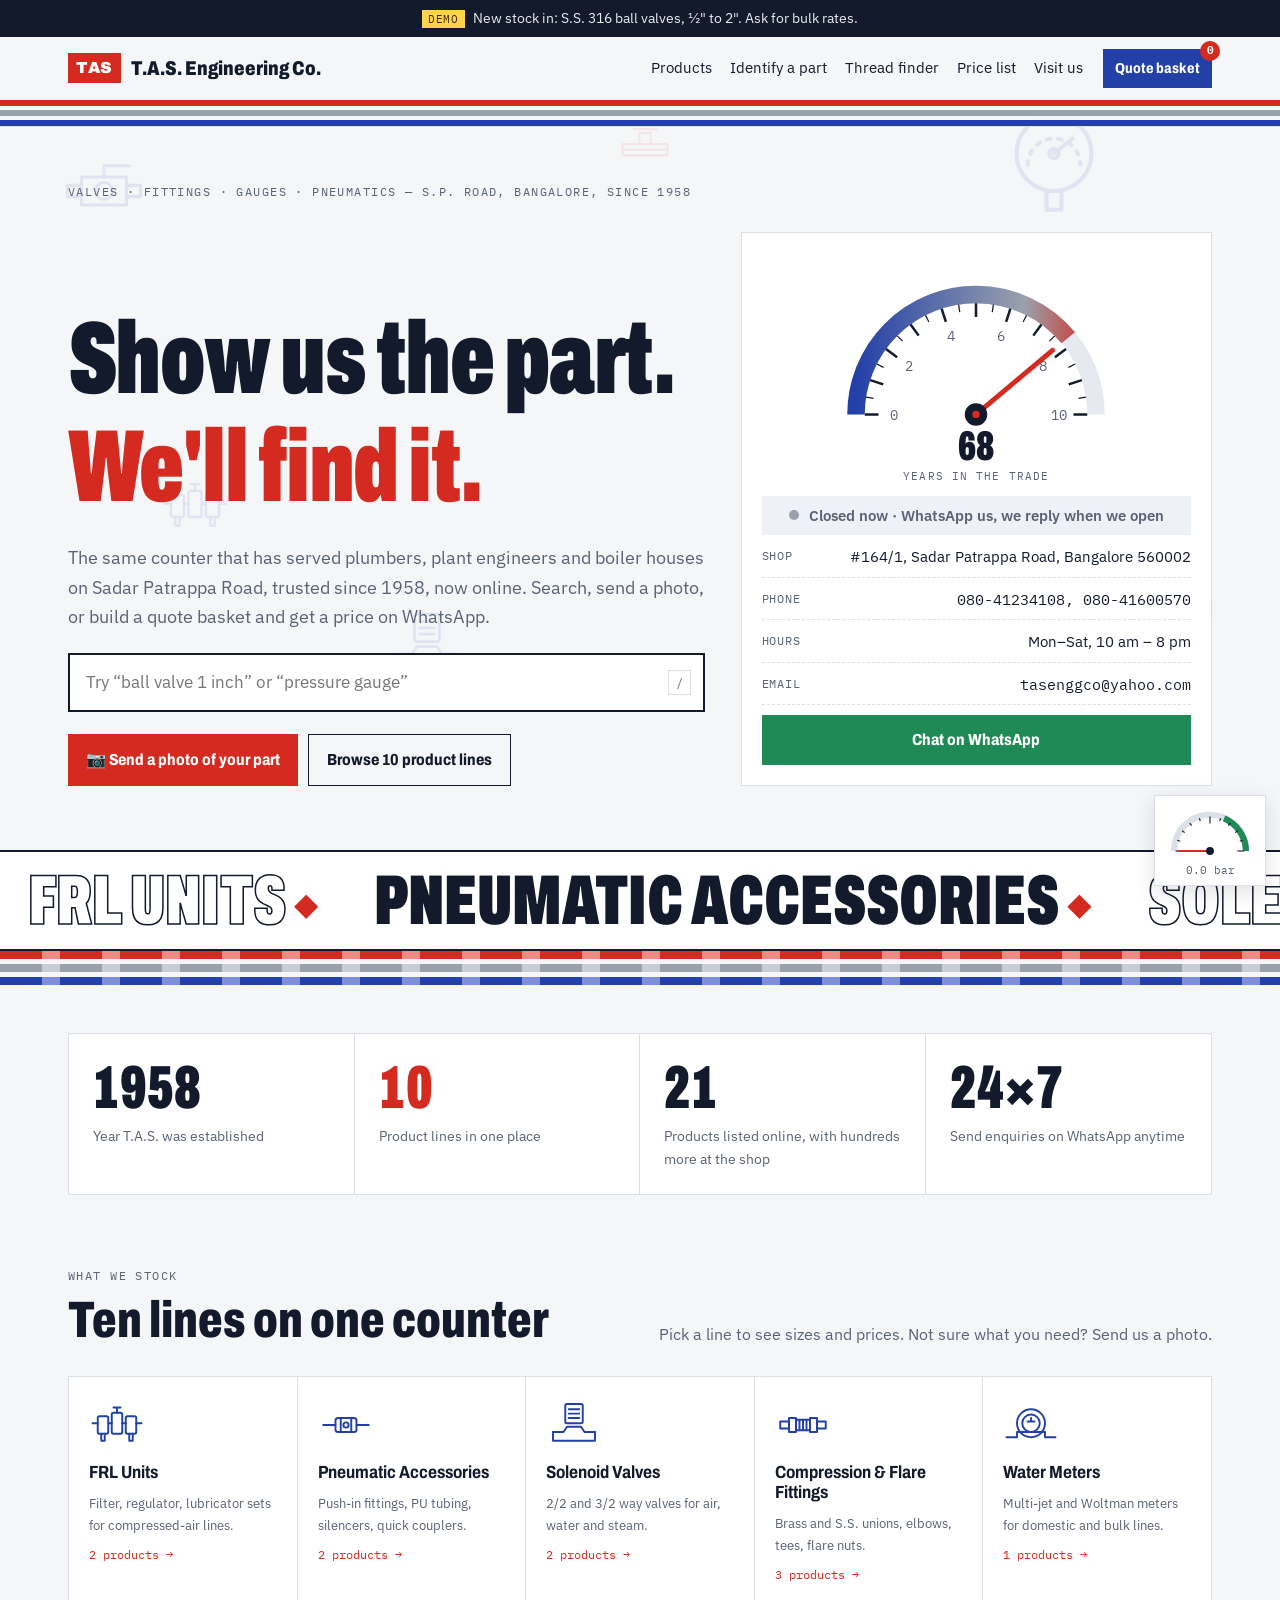
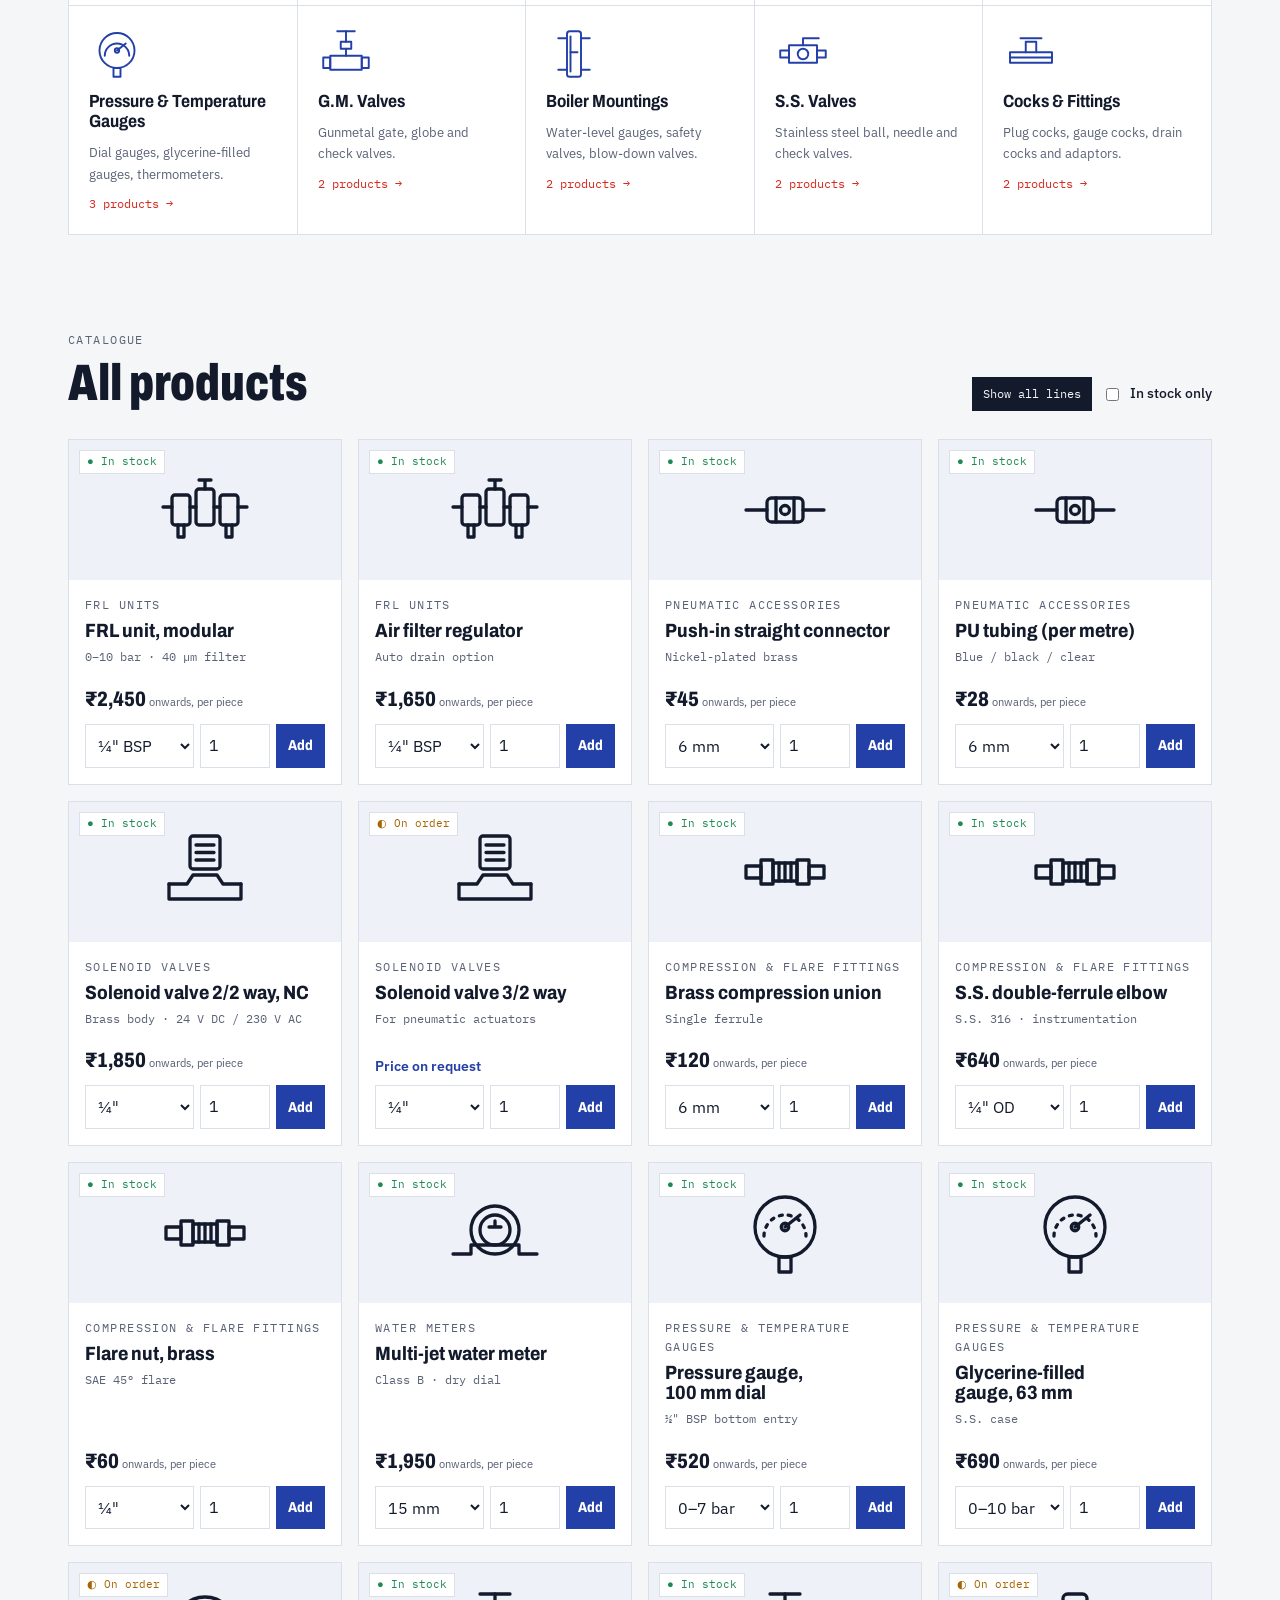
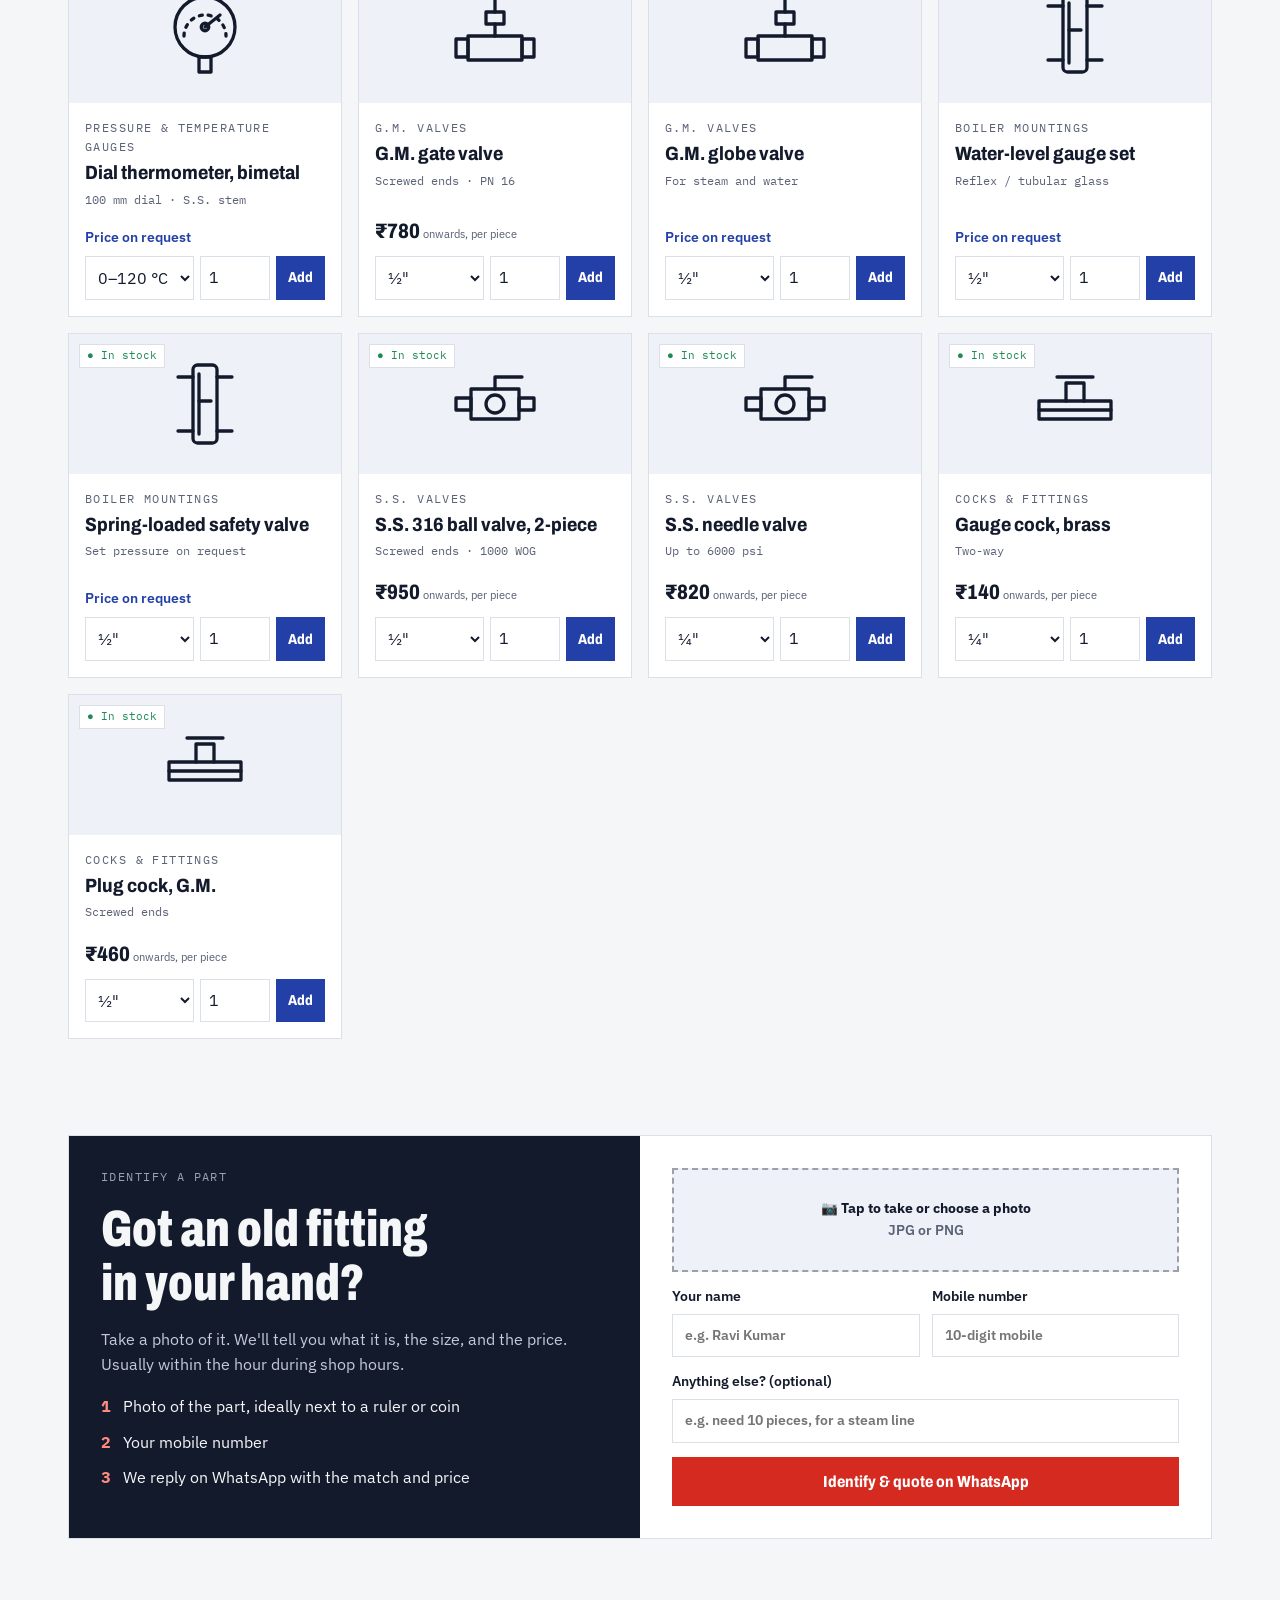
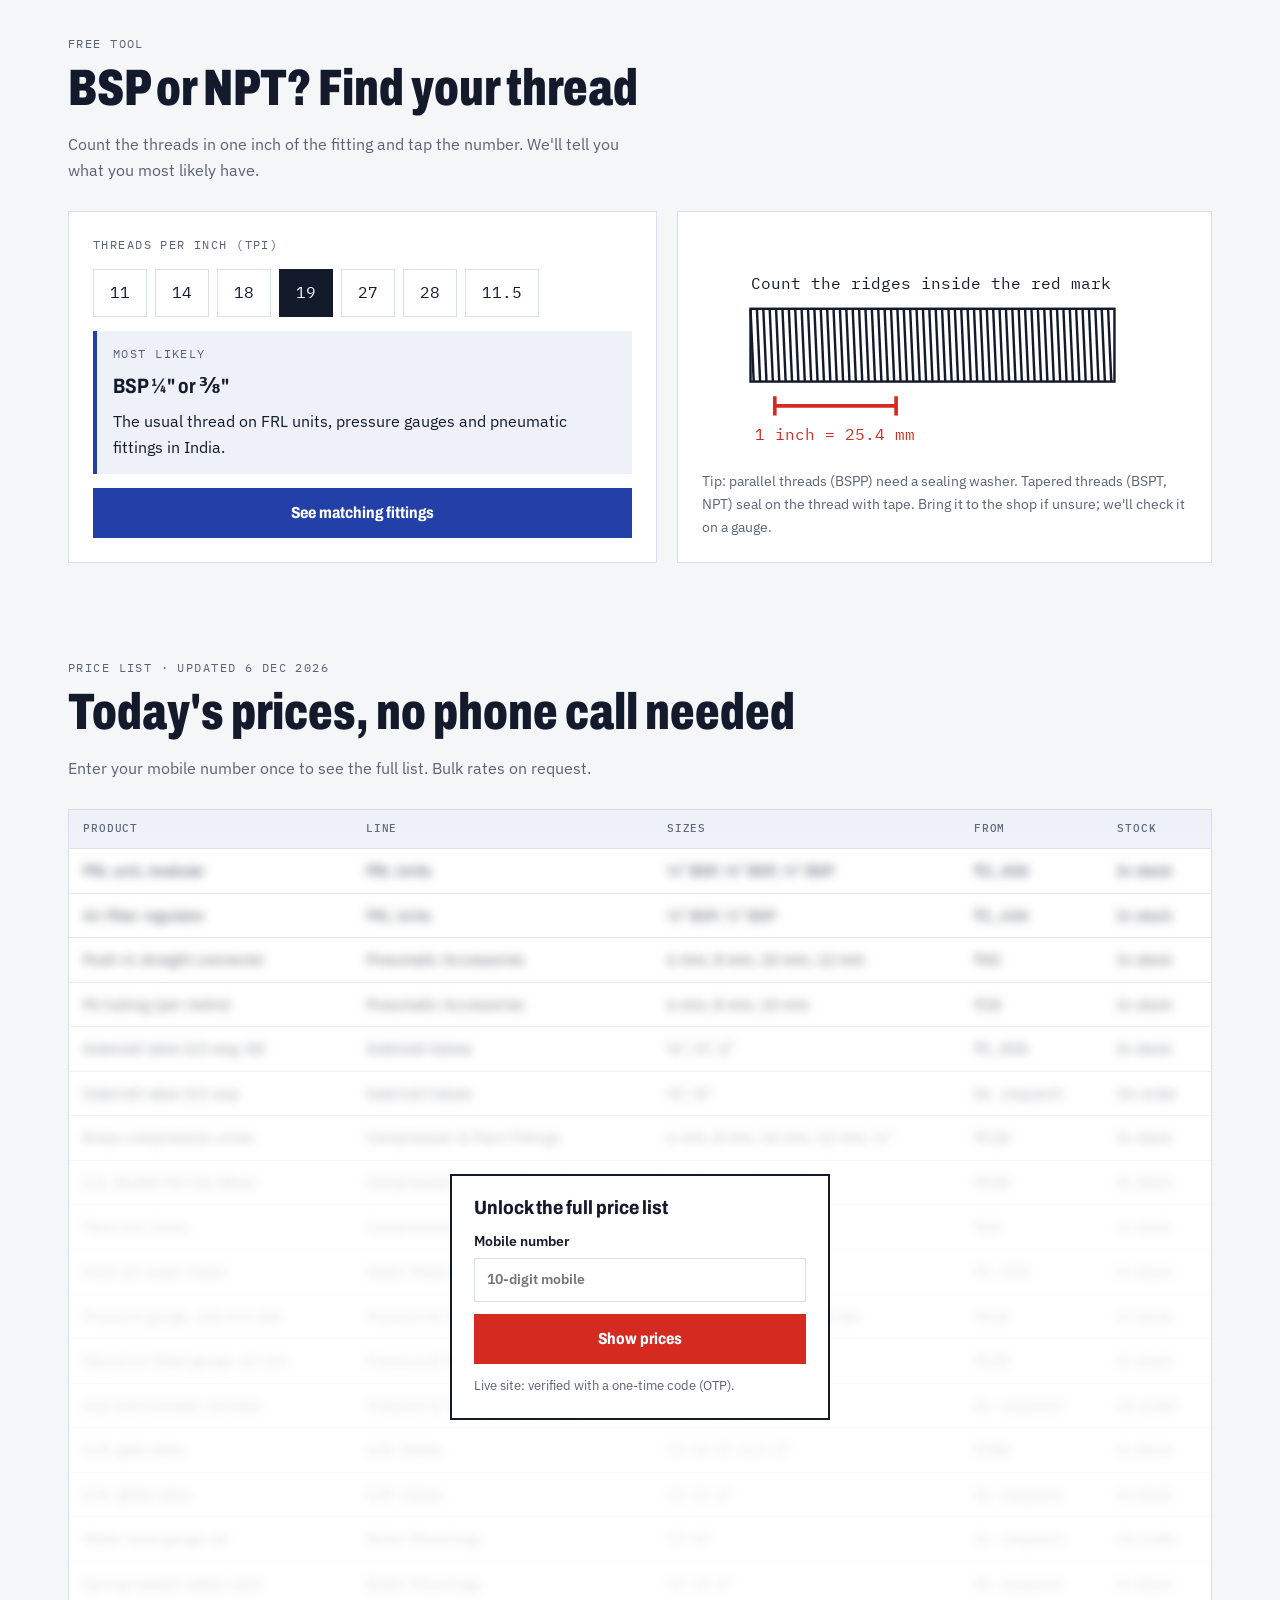
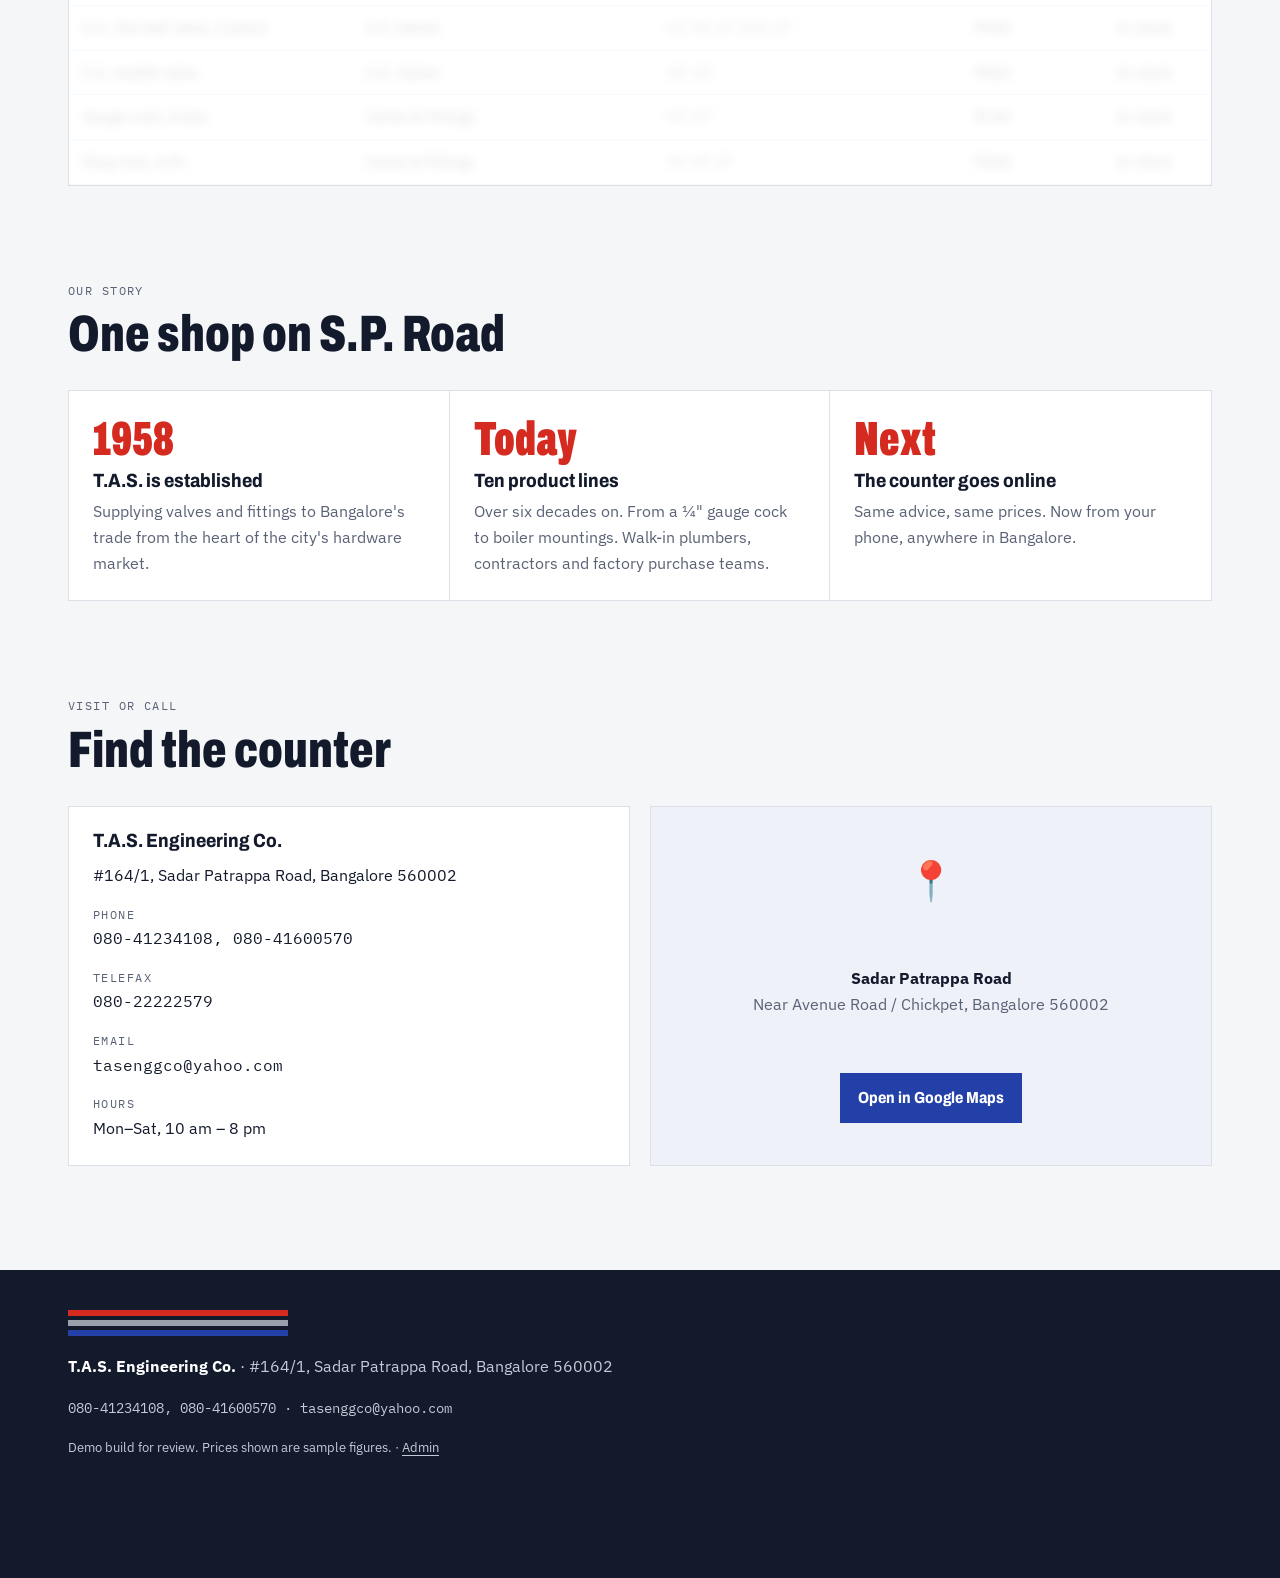
==== commit fcb95cc3: "Correct establishment year to 1958 Co-Authored-By: Claude Opus 5.5 <noreply@anthropic.com> Claude-Se" ====
--- a/index.html
+++ b/index.html
@@ -4,7 +4,7 @@
 <meta charset="utf-8">
 <meta name="viewport" content="width=device-width, initial-scale=1, viewport-fit=cover">
 <title>T.A.S. Engineering Co. · Valves, Fittings & Gauges · S.P. Road, Bangalore</title>
-<meta name="description" content="Valves, fittings, gauges, FRL units and solenoid valves from S.P. Road, Bangalore since 2005. Send a photo of your part and get a price on WhatsApp.">
+<meta name="description" content="Valves, fittings, gauges, FRL units and solenoid valves from S.P. Road, Bangalore since 1958. Send a photo of your part and get a price on WhatsApp.">
 <meta name="robots" content="noindex">
 <link rel="preconnect" href="https://fonts.googleapis.com">
 <link rel="preconnect" href="https://fonts.gstatic.com" crossorigin>
@@ -40,7 +40,7 @@
     <div class="hero-grid">
       <div style="display:grid;gap:22px">
         <h1 class="reveal-h1"><span>Show us</span> <span>the part.</span><br><em><span>We'll</span> <span>find it.</span></em></h1>
-        <p class="lede">The same counter that has served plumbers, plant engineers and boiler houses on Sadar Patrappa Road for over 20 years, now online. Search, send a photo, or build a quote basket and get a price on WhatsApp.</p>
+        <p class="lede">The same counter that has served plumbers, plant engineers and boiler houses on Sadar Patrappa Road, trusted since 1958, now online. Search, send a photo, or build a quote basket and get a price on WhatsApp.</p>
         <div class="search" role="search">
           <input id="q" type="search" placeholder="Try “ball valve 1 inch” or “pressure gauge”" aria-label="Search products">
           <kbd>/</kbd>
@@ -61,7 +61,7 @@
             <line class="big-needle" x1="120" y1="126" x2="120" y2="46" stroke="#d42a20" stroke-width="4" stroke-linecap="round"/>
             <circle cx="120" cy="126" r="9" fill="#131a2c"/><circle cx="120" cy="126" r="3" fill="#d42a20"/>
           </svg>
-          <div class="gauge-read"><b id="yrs">20</b><span>years at the counter</span></div>
+          <div class="gauge-read"><b id="yrs">68</b><span>years in the trade</span></div>
         </div>
         <div class="open-now" id="openNow"><i></i><span>Checking shop hours…</span></div>
         <div class="row"><span>Shop</span><span data-b="address"></span></div>
@@ -80,7 +80,7 @@
 
 <div class="wrap">
   <div class="numbers reveal">
-    <div><b data-count="2005" data-plain="1">2005</b><span>Counter opened on S.P. Road</span></div>
+    <div><b data-count="1958" data-plain="1">1958</b><span>Year T.A.S. was established</span></div>
     <div><b data-count="10">10</b><span>Product lines in one place</span></div>
     <div><b data-count="21" id="prodCount">21</b><span>Products listed online, with hundreds more at the shop</span></div>
     <div><b>24×7</b><span>Send enquiries on WhatsApp anytime</span></div>
@@ -179,8 +179,8 @@
   <section class="block" id="story">
     <div class="head"><div style="display:grid;gap:8px"><span class="eyebrow">Our story</span><h2>One shop on S.P. Road</h2></div></div>
     <div class="story">
-      <div><span class="yr" data-b="since"></span><h3>The counter opens</h3><p class="muted">A small shop at #164/1 Sadar Patrappa Road, in the heart of Bangalore's hardware market, selling valves and fittings to the trade.</p></div>
-      <div><span class="yr">Today</span><h3>Ten product lines</h3><p class="muted">From a ¼" gauge cock to boiler mountings. Walk-in plumbers, contractors and factory purchase teams.</p></div>
+      <div><span class="yr" data-b="since"></span><h3>T.A.S. is established</h3><p class="muted">Supplying valves and fittings to Bangalore's trade from the heart of the city's hardware market.</p></div>
+      <div><span class="yr">Today</span><h3>Ten product lines</h3><p class="muted">Over six decades on. From a ¼" gauge cock to boiler mountings. Walk-in plumbers, contractors and factory purchase teams.</p></div>
       <div><span class="yr">Next</span><h3>The counter goes online</h3><p class="muted">Same advice, same prices. Now from your phone, anywhere in Bangalore.</p></div>
     </div>
   </section>
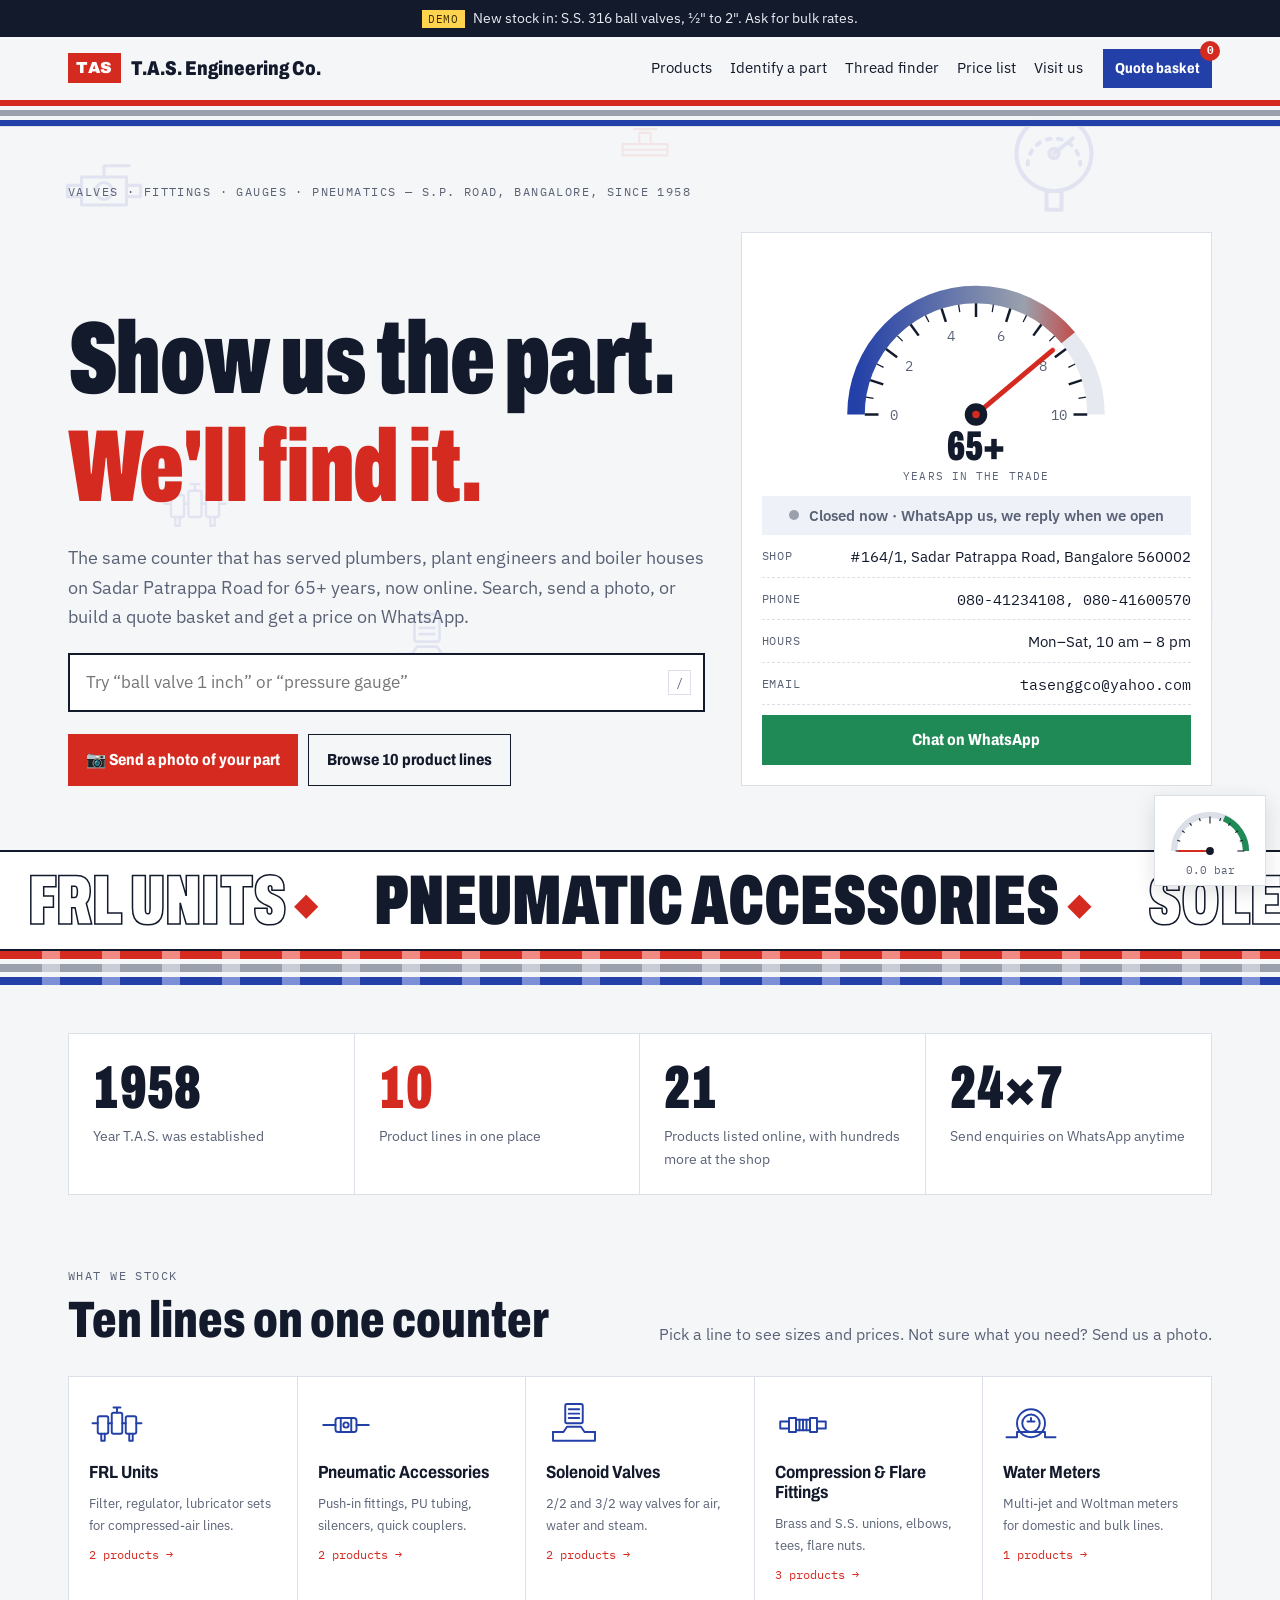
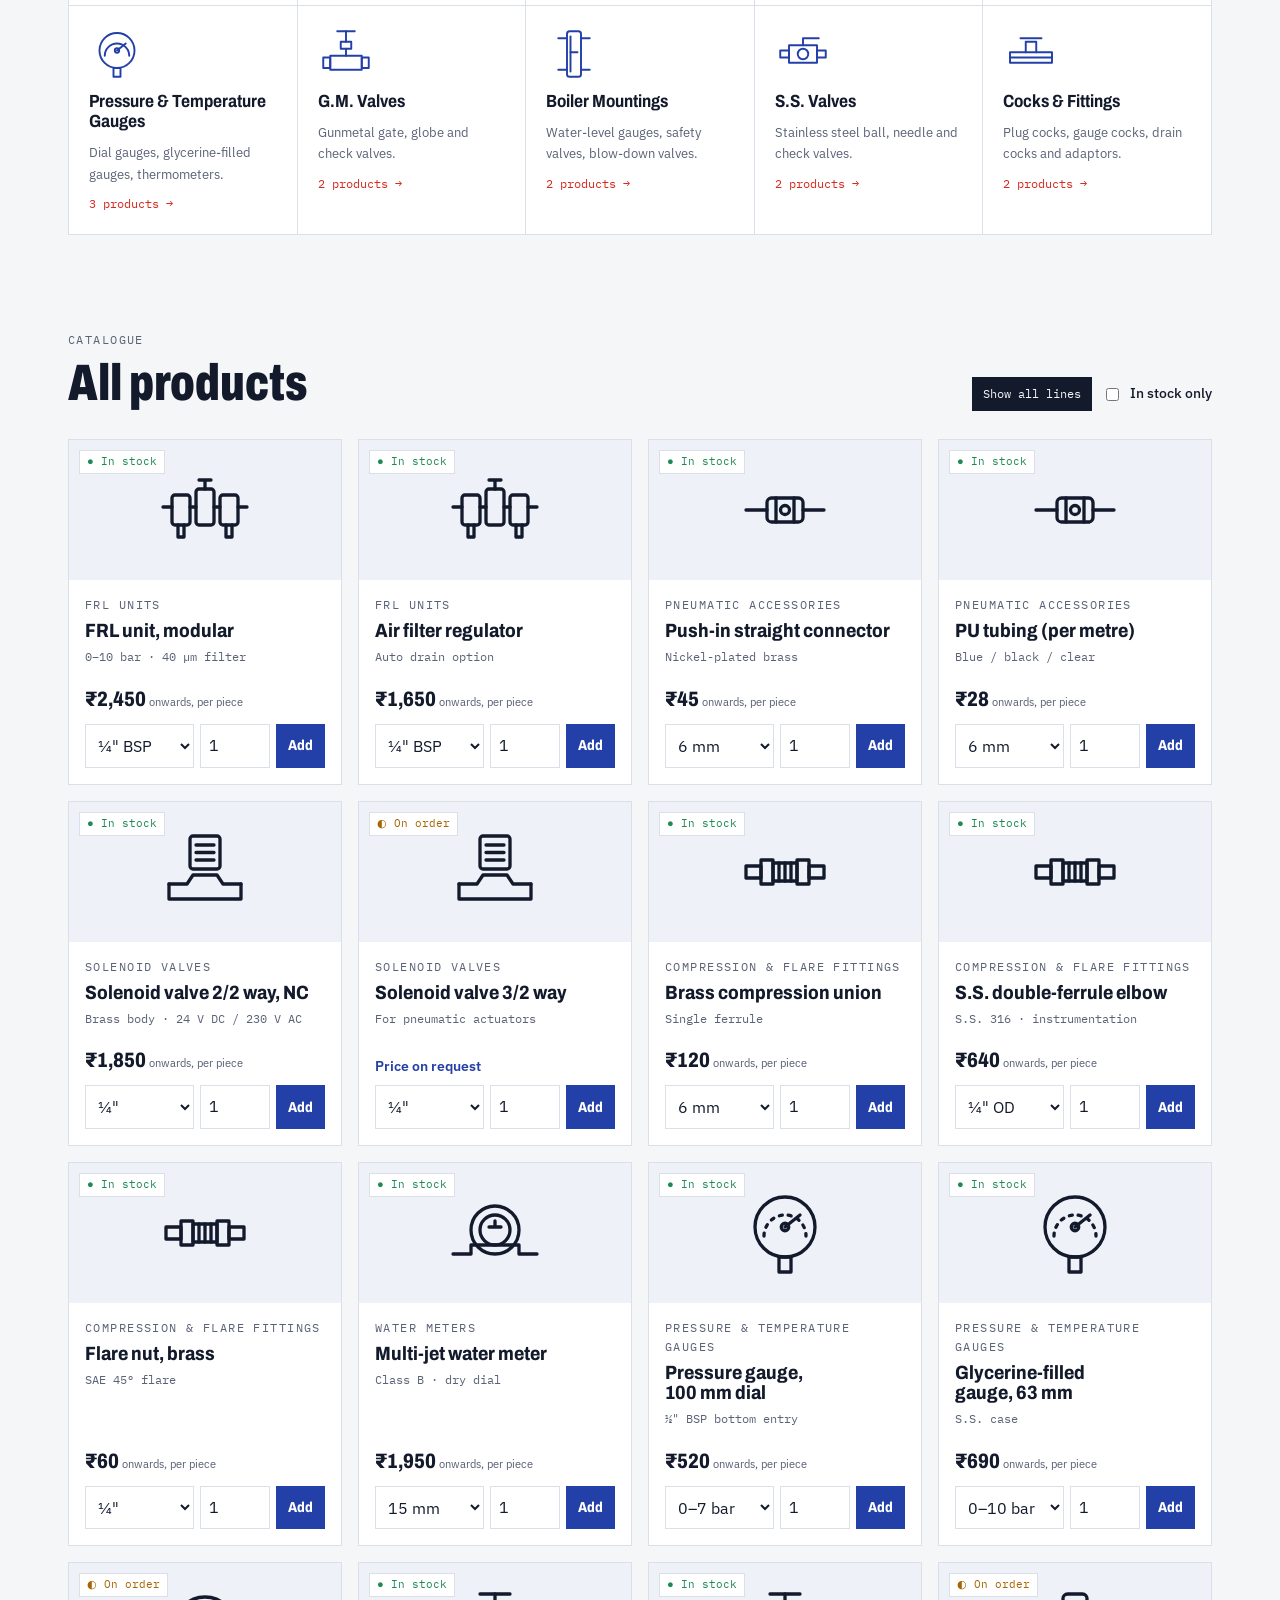
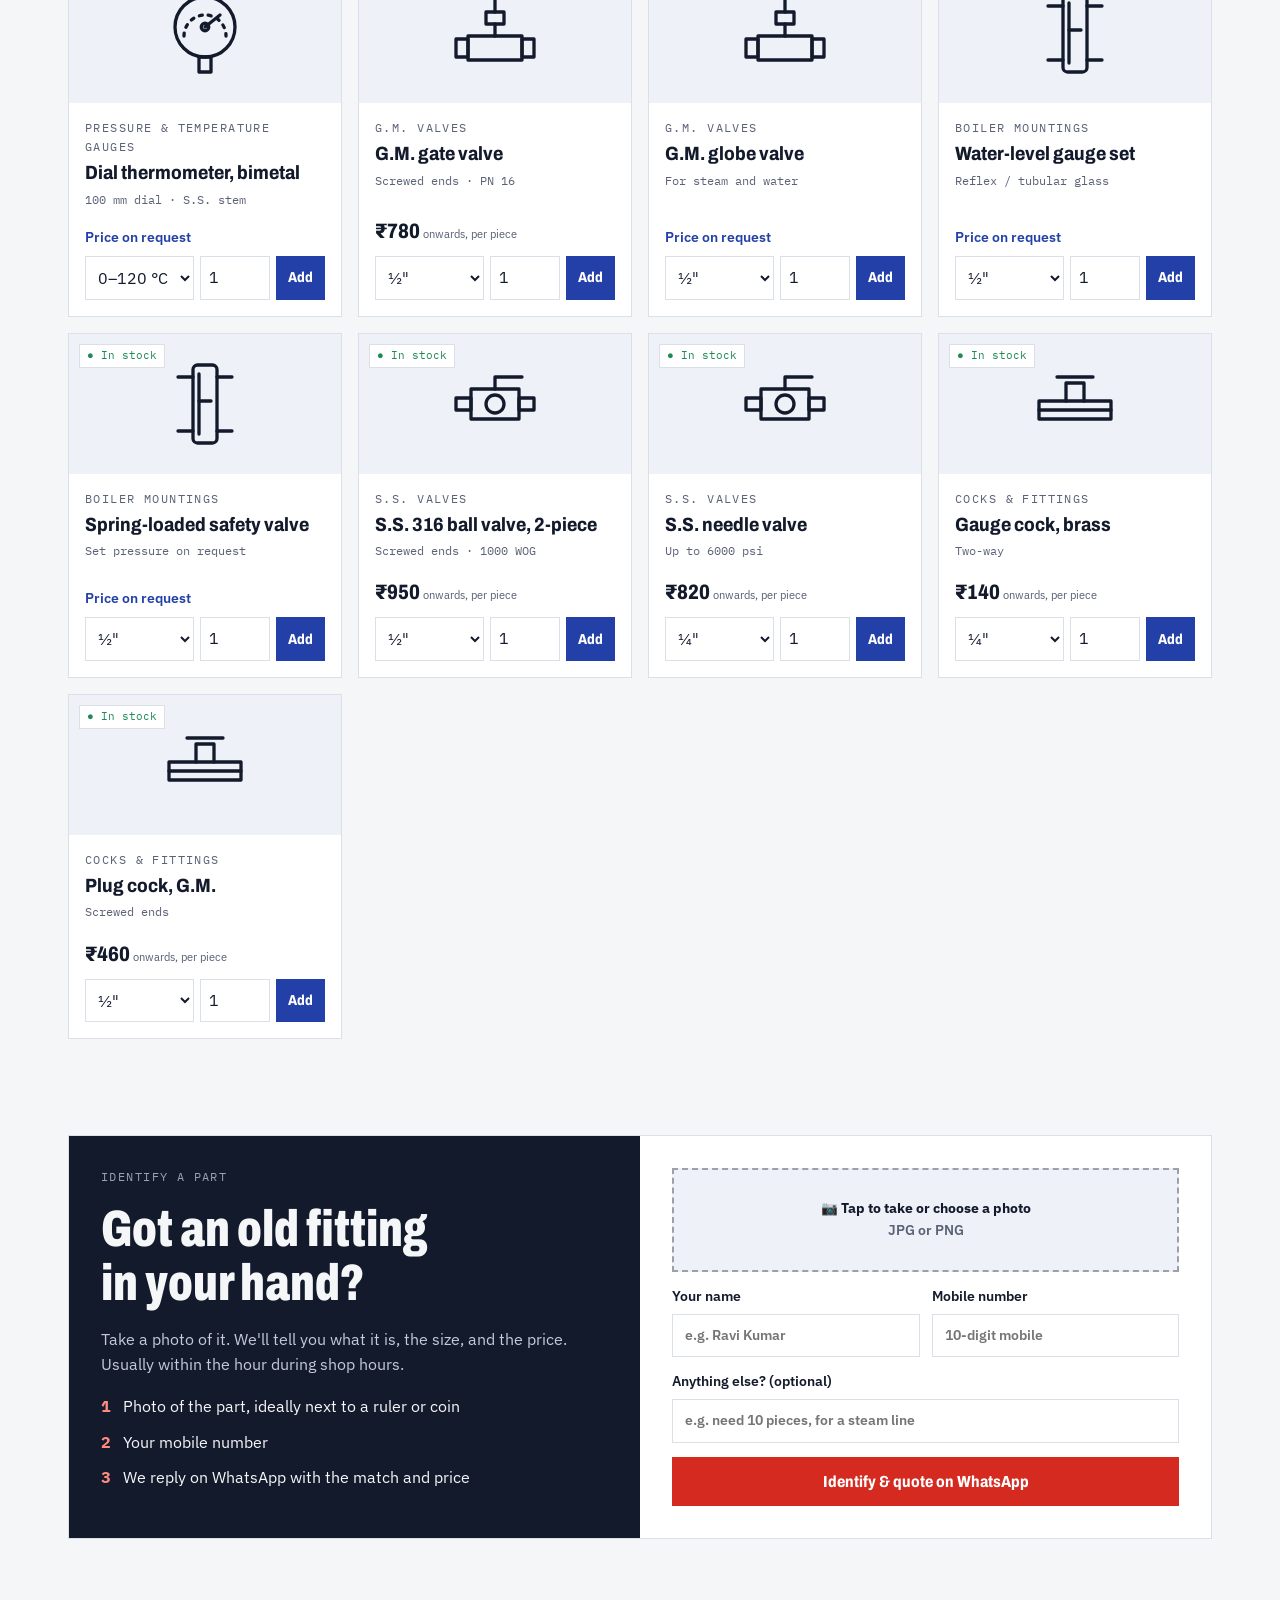
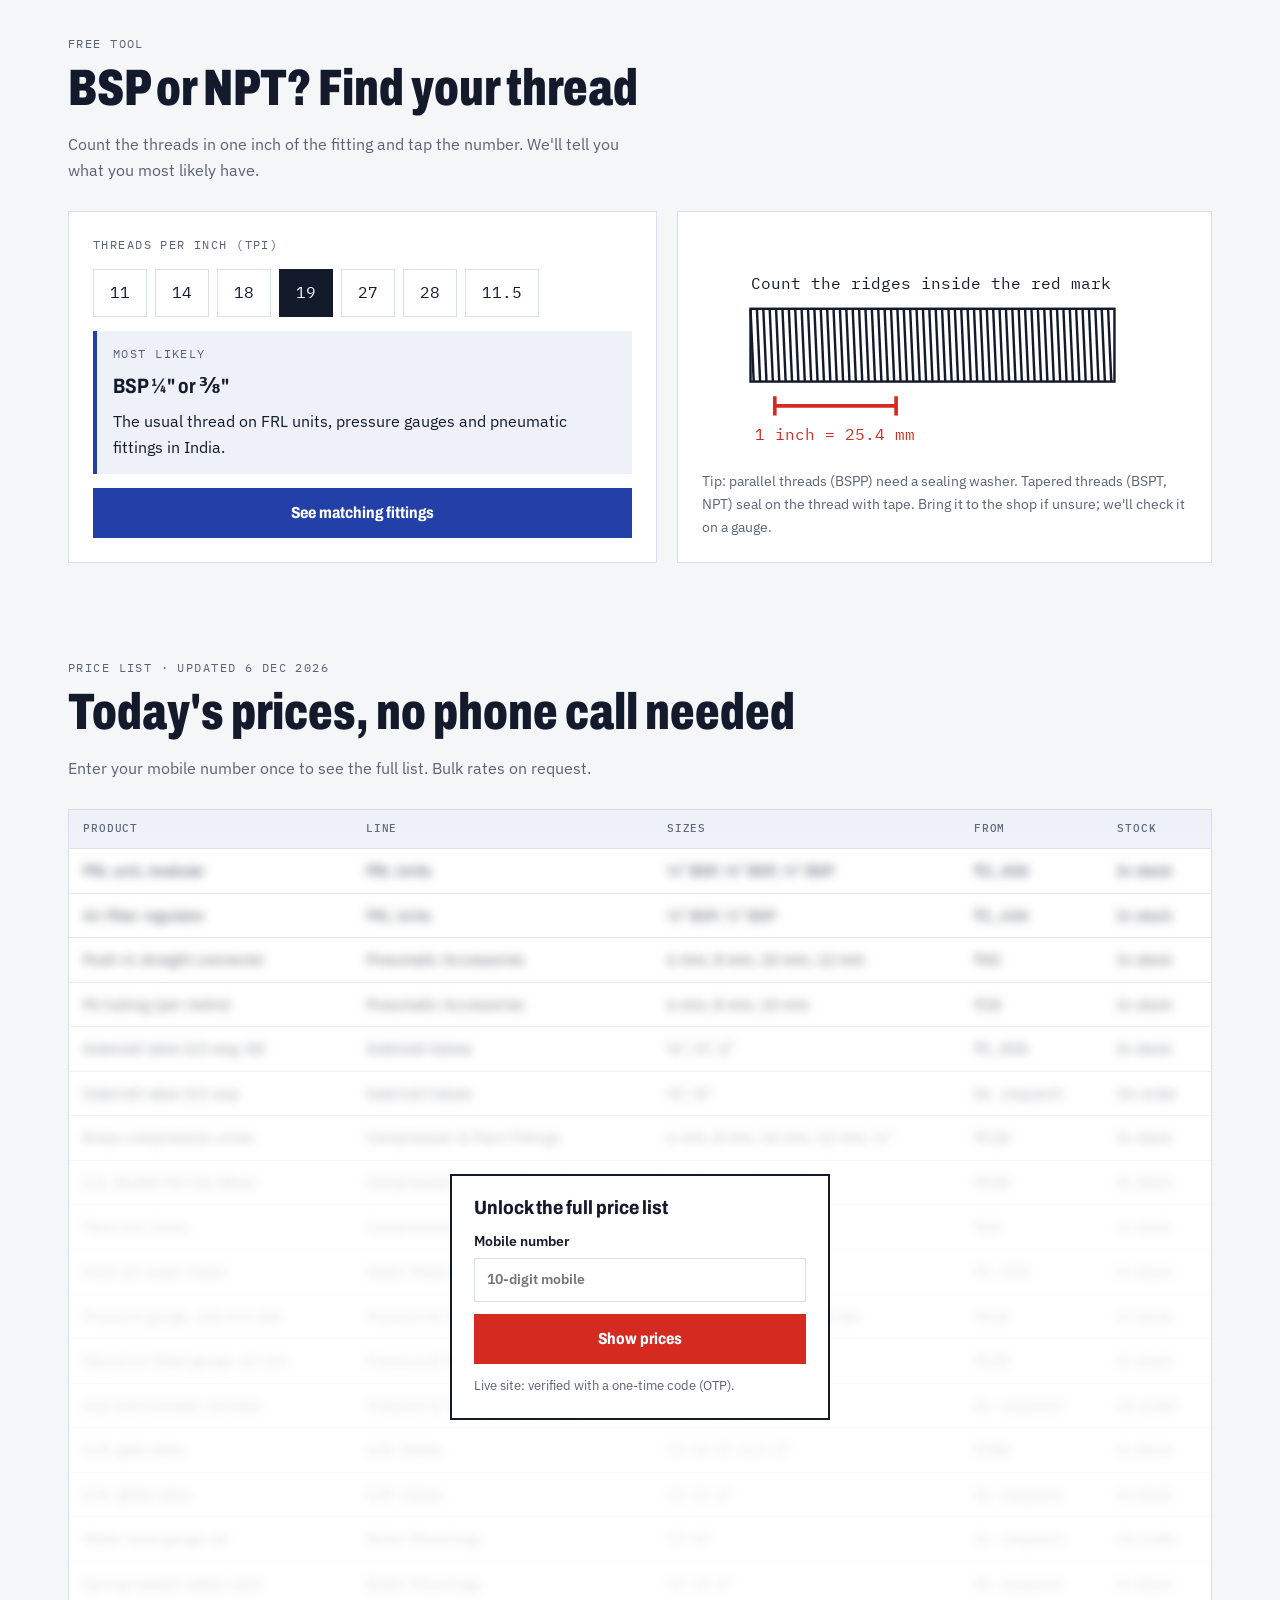
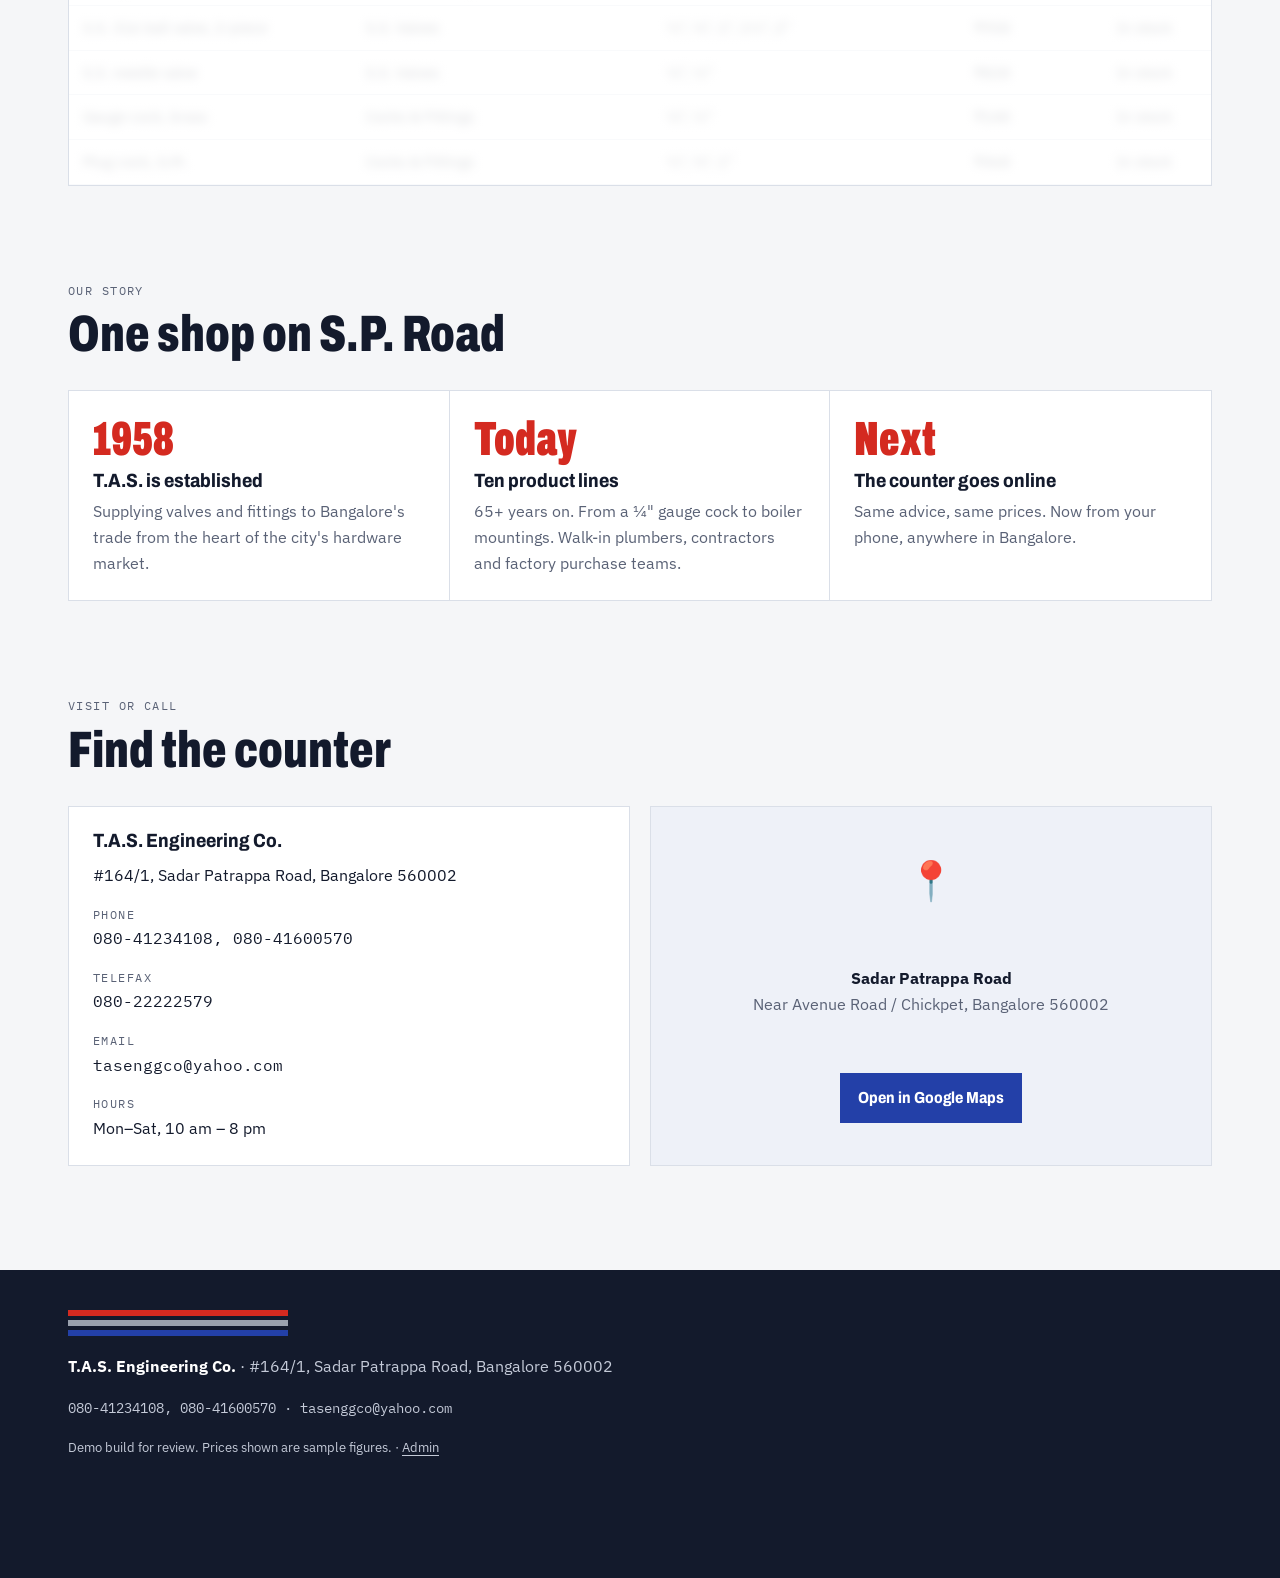
==== commit d2afd709: "Show 65+ years instead of an exact count Co-Authored-By: Claude Opus 5.5 <noreply@anthropic.com> Cla" ====
--- a/index.html
+++ b/index.html
@@ -40,7 +40,7 @@
     <div class="hero-grid">
       <div style="display:grid;gap:22px">
         <h1 class="reveal-h1"><span>Show us</span> <span>the part.</span><br><em><span>We'll</span> <span>find it.</span></em></h1>
-        <p class="lede">The same counter that has served plumbers, plant engineers and boiler houses on Sadar Patrappa Road, trusted since 1958, now online. Search, send a photo, or build a quote basket and get a price on WhatsApp.</p>
+        <p class="lede">The same counter that has served plumbers, plant engineers and boiler houses on Sadar Patrappa Road for 65+ years, now online. Search, send a photo, or build a quote basket and get a price on WhatsApp.</p>
         <div class="search" role="search">
           <input id="q" type="search" placeholder="Try “ball valve 1 inch” or “pressure gauge”" aria-label="Search products">
           <kbd>/</kbd>
@@ -61,7 +61,7 @@
             <line class="big-needle" x1="120" y1="126" x2="120" y2="46" stroke="#d42a20" stroke-width="4" stroke-linecap="round"/>
             <circle cx="120" cy="126" r="9" fill="#131a2c"/><circle cx="120" cy="126" r="3" fill="#d42a20"/>
           </svg>
-          <div class="gauge-read"><b id="yrs">68</b><span>years in the trade</span></div>
+          <div class="gauge-read"><b id="yrs">65+</b><span>years in the trade</span></div>
         </div>
         <div class="open-now" id="openNow"><i></i><span>Checking shop hours…</span></div>
         <div class="row"><span>Shop</span><span data-b="address"></span></div>
@@ -180,7 +180,7 @@
     <div class="head"><div style="display:grid;gap:8px"><span class="eyebrow">Our story</span><h2>One shop on S.P. Road</h2></div></div>
     <div class="story">
       <div><span class="yr" data-b="since"></span><h3>T.A.S. is established</h3><p class="muted">Supplying valves and fittings to Bangalore's trade from the heart of the city's hardware market.</p></div>
-      <div><span class="yr">Today</span><h3>Ten product lines</h3><p class="muted">Over six decades on. From a ¼" gauge cock to boiler mountings. Walk-in plumbers, contractors and factory purchase teams.</p></div>
+      <div><span class="yr">Today</span><h3>Ten product lines</h3><p class="muted">65+ years on. From a ¼" gauge cock to boiler mountings. Walk-in plumbers, contractors and factory purchase teams.</p></div>
       <div><span class="yr">Next</span><h3>The counter goes online</h3><p class="muted">Same advice, same prices. Now from your phone, anywhere in Bangalore.</p></div>
     </div>
   </section>
